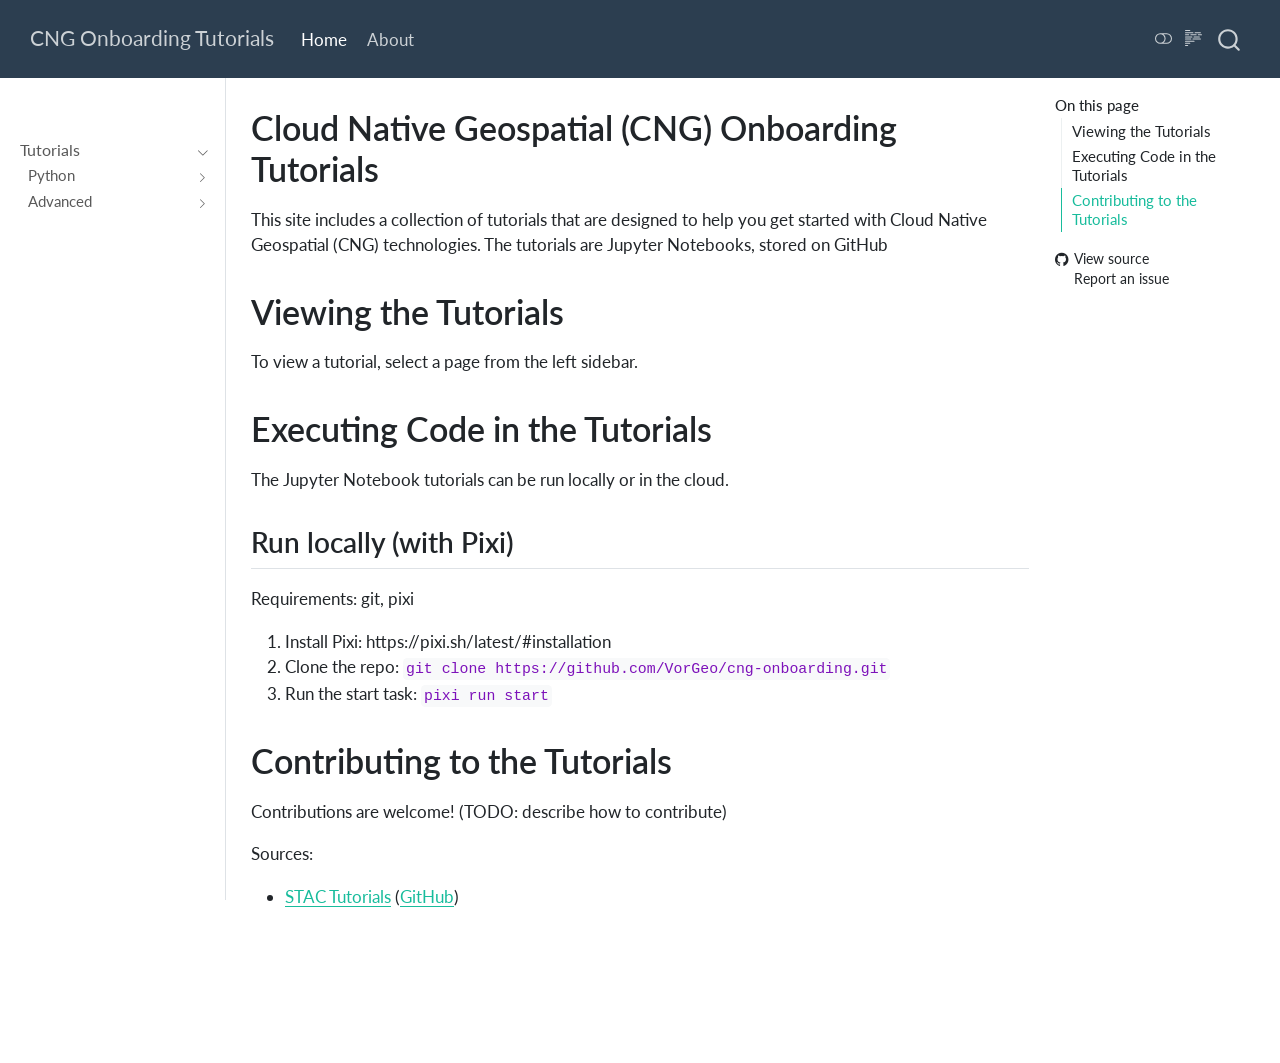
==== index.html @ 1c5a27f0 "Built site for gh-pages" ====
<!DOCTYPE html>
<html xmlns="http://www.w3.org/1999/xhtml" lang="en" xml:lang="en"><head>

<meta charset="utf-8">
<meta name="generator" content="quarto-1.6.42">

<meta name="viewport" content="width=device-width, initial-scale=1.0, user-scalable=yes">


<title>Cloud Native Geospatial (CNG) Onboarding Tutorials – CNG Onboarding Tutorials</title>
<style>
code{white-space: pre-wrap;}
span.smallcaps{font-variant: small-caps;}
div.columns{display: flex; gap: min(4vw, 1.5em);}
div.column{flex: auto; overflow-x: auto;}
div.hanging-indent{margin-left: 1.5em; text-indent: -1.5em;}
ul.task-list{list-style: none;}
ul.task-list li input[type="checkbox"] {
  width: 0.8em;
  margin: 0 0.8em 0.2em -1em; /* quarto-specific, see https://github.com/quarto-dev/quarto-cli/issues/4556 */ 
  vertical-align: middle;
}
</style>


<script src="site_libs/quarto-nav/quarto-nav.js"></script>
<script src="site_libs/quarto-nav/headroom.min.js"></script>
<script src="site_libs/clipboard/clipboard.min.js"></script>
<script src="site_libs/quarto-search/autocomplete.umd.js"></script>
<script src="site_libs/quarto-search/fuse.min.js"></script>
<script src="site_libs/quarto-search/quarto-search.js"></script>
<meta name="quarto:offset" content="./">
<script src="site_libs/quarto-html/quarto.js"></script>
<script src="site_libs/quarto-html/popper.min.js"></script>
<script src="site_libs/quarto-html/tippy.umd.min.js"></script>
<script src="site_libs/quarto-html/anchor.min.js"></script>
<link href="site_libs/quarto-html/tippy.css" rel="stylesheet">
<link href="site_libs/quarto-html/quarto-syntax-highlighting-2f5df379a58b258e96c21c0638c20c03.css" rel="stylesheet" class="quarto-color-scheme" id="quarto-text-highlighting-styles">
<link href="site_libs/quarto-html/quarto-syntax-highlighting-dark-b53751a350365c71b6c909e95f209ed1.css" rel="prefetch" class="quarto-color-scheme quarto-color-alternate" id="quarto-text-highlighting-styles">
<script src="site_libs/bootstrap/bootstrap.min.js"></script>
<link href="site_libs/bootstrap/bootstrap-icons.css" rel="stylesheet">
<link href="site_libs/bootstrap/bootstrap-f6617b529ac06d890b87abd4dbe46865.min.css" rel="stylesheet" append-hash="true" class="quarto-color-scheme" id="quarto-bootstrap" data-mode="light">
<link href="site_libs/bootstrap/bootstrap-dark-67ce20452c8433991cf1d919a36e1051.min.css" rel="prefetch" append-hash="true" class="quarto-color-scheme quarto-color-alternate" id="quarto-bootstrap" data-mode="dark">
<script id="quarto-search-options" type="application/json">{
  "location": "navbar",
  "copy-button": false,
  "collapse-after": 3,
  "panel-placement": "end",
  "type": "overlay",
  "limit": 50,
  "keyboard-shortcut": [
    "f",
    "/",
    "s"
  ],
  "show-item-context": false,
  "language": {
    "search-no-results-text": "No results",
    "search-matching-documents-text": "matching documents",
    "search-copy-link-title": "Copy link to search",
    "search-hide-matches-text": "Hide additional matches",
    "search-more-match-text": "more match in this document",
    "search-more-matches-text": "more matches in this document",
    "search-clear-button-title": "Clear",
    "search-text-placeholder": "",
    "search-detached-cancel-button-title": "Cancel",
    "search-submit-button-title": "Submit",
    "search-label": "Search"
  }
}</script>


<link rel="stylesheet" href="styles.css">
</head>

<body class="nav-sidebar docked nav-fixed">

<div id="quarto-search-results"></div>
  <header id="quarto-header" class="headroom fixed-top">
    <nav class="navbar navbar-expand-lg " data-bs-theme="dark">
      <div class="navbar-container container-fluid">
      <div class="navbar-brand-container mx-auto">
    <a class="navbar-brand" href="./index.html">
    <span class="navbar-title">CNG Onboarding Tutorials</span>
    </a>
  </div>
            <div id="quarto-search" class="" title="Search"></div>
          <button class="navbar-toggler" type="button" data-bs-toggle="collapse" data-bs-target="#navbarCollapse" aria-controls="navbarCollapse" role="menu" aria-expanded="false" aria-label="Toggle navigation" onclick="if (window.quartoToggleHeadroom) { window.quartoToggleHeadroom(); }">
  <span class="navbar-toggler-icon"></span>
</button>
          <div class="collapse navbar-collapse" id="navbarCollapse">
            <ul class="navbar-nav navbar-nav-scroll me-auto">
  <li class="nav-item">
    <a class="nav-link active" href="./index.html" aria-current="page"> 
<span class="menu-text">Home</span></a>
  </li>  
  <li class="nav-item">
    <a class="nav-link" href="./about.html"> 
<span class="menu-text">About</span></a>
  </li>  
</ul>
          </div> <!-- /navcollapse -->
            <div class="quarto-navbar-tools">
  <a href="" class="quarto-color-scheme-toggle quarto-navigation-tool  px-1" onclick="window.quartoToggleColorScheme(); return false;" title="Toggle dark mode"><i class="bi"></i></a>
  <a href="" class="quarto-reader-toggle quarto-navigation-tool px-1" onclick="window.quartoToggleReader(); return false;" title="Toggle reader mode">
  <div class="quarto-reader-toggle-btn">
  <i class="bi"></i>
  </div>
</a>
</div>
      </div> <!-- /container-fluid -->
    </nav>
  <nav class="quarto-secondary-nav">
    <div class="container-fluid d-flex">
      <button type="button" class="quarto-btn-toggle btn" data-bs-toggle="collapse" role="button" data-bs-target=".quarto-sidebar-collapse-item" aria-controls="quarto-sidebar" aria-expanded="false" aria-label="Toggle sidebar navigation" onclick="if (window.quartoToggleHeadroom) { window.quartoToggleHeadroom(); }">
        <i class="bi bi-layout-text-sidebar-reverse"></i>
      </button>
        <nav class="quarto-page-breadcrumbs" aria-label="breadcrumb"><ol class="breadcrumb"><li class="breadcrumb-item">Cloud Native Geospatial (CNG) Onboarding Tutorials</li></ol></nav>
        <a class="flex-grow-1" role="navigation" data-bs-toggle="collapse" data-bs-target=".quarto-sidebar-collapse-item" aria-controls="quarto-sidebar" aria-expanded="false" aria-label="Toggle sidebar navigation" onclick="if (window.quartoToggleHeadroom) { window.quartoToggleHeadroom(); }">      
        </a>
      <button type="button" class="btn quarto-search-button" aria-label="Search" onclick="window.quartoOpenSearch();">
        <i class="bi bi-search"></i>
      </button>
    </div>
  </nav>
</header>
<!-- content -->
<div id="quarto-content" class="quarto-container page-columns page-rows-contents page-layout-article page-navbar">
<!-- sidebar -->
  <nav id="quarto-sidebar" class="sidebar collapse collapse-horizontal quarto-sidebar-collapse-item sidebar-navigation docked overflow-auto">
        <div class="mt-2 flex-shrink-0 align-items-center">
        <div class="sidebar-search">
        <div id="quarto-search" class="" title="Search"></div>
        </div>
        </div>
    <div class="sidebar-menu-container"> 
    <ul class="list-unstyled mt-1">
        <li class="sidebar-item sidebar-item-section">
      <div class="sidebar-item-container"> 
            <a class="sidebar-item-text sidebar-link text-start" data-bs-toggle="collapse" data-bs-target="#" role="navigation" aria-expanded="true">
 <span class="menu-text">Tutorials</span></a>
          <a class="sidebar-item-toggle text-start" data-bs-toggle="collapse" data-bs-target="#" role="navigation" aria-expanded="true" aria-label="Toggle section">
            <i class="bi bi-chevron-right ms-2"></i>
          </a> 
      </div>
      <ul id="" class="collapse list-unstyled sidebar-section depth1 show">  
          <li class="sidebar-item sidebar-item-section">
      <div class="sidebar-item-container"> 
            <a class="sidebar-item-text sidebar-link text-start collapsed" data-bs-toggle="collapse" data-bs-target="#quarto-sidebar-section-1" role="navigation" aria-expanded="false">
 <span class="menu-text">Python</span></a>
          <a class="sidebar-item-toggle text-start collapsed" data-bs-toggle="collapse" data-bs-target="#quarto-sidebar-section-1" role="navigation" aria-expanded="false" aria-label="Toggle section">
            <i class="bi bi-chevron-right ms-2"></i>
          </a> 
      </div>
      <ul id="quarto-sidebar-section-1" class="collapse list-unstyled sidebar-section depth2 ">  
          <li class="sidebar-item">
  <div class="sidebar-item-container"> 
  <a href="./tutorials/stac/python/python-read-stac/" class="sidebar-item-text sidebar-link">
 <span class="menu-text">Read STAC</span></a>
  </div>
</li>
      </ul>
  </li>
          <li class="sidebar-item sidebar-item-section">
      <div class="sidebar-item-container"> 
            <a class="sidebar-item-text sidebar-link text-start collapsed" data-bs-toggle="collapse" data-bs-target="#quarto-sidebar-section-2" role="navigation" aria-expanded="false">
 <span class="menu-text">Advanced</span></a>
          <a class="sidebar-item-toggle text-start collapsed" data-bs-toggle="collapse" data-bs-target="#quarto-sidebar-section-2" role="navigation" aria-expanded="false" aria-label="Toggle section">
            <i class="bi bi-chevron-right ms-2"></i>
          </a> 
      </div>
      <ul id="quarto-sidebar-section-2" class="collapse list-unstyled sidebar-section depth2 ">  
          <li class="sidebar-item">
  <div class="sidebar-item-container"> 
  <a href="./tutorials/stac/e84_aws" class="sidebar-item-text sidebar-link">
 <span class="menu-text">STAC AWS</span></a>
  </div>
</li>
          <li class="sidebar-item">
  <div class="sidebar-item-container"> 
  <a href="./tutorials/stac/mspc_stac" class="sidebar-item-text sidebar-link">
 <span class="menu-text">STAC MSPC</span></a>
  </div>
</li>
      </ul>
  </li>
      </ul>
  </li>
    </ul>
    </div>
</nav>
<div id="quarto-sidebar-glass" class="quarto-sidebar-collapse-item" data-bs-toggle="collapse" data-bs-target=".quarto-sidebar-collapse-item"></div>
<!-- margin-sidebar -->
    <div id="quarto-margin-sidebar" class="sidebar margin-sidebar">
        <nav id="TOC" role="doc-toc" class="toc-active">
    <h2 id="toc-title">On this page</h2>
   
  <ul>
  <li><a href="#viewing-the-tutorials" id="toc-viewing-the-tutorials" class="nav-link active" data-scroll-target="#viewing-the-tutorials">Viewing the Tutorials</a></li>
  <li><a href="#executing-code-in-the-tutorials" id="toc-executing-code-in-the-tutorials" class="nav-link" data-scroll-target="#executing-code-in-the-tutorials">Executing Code in the Tutorials</a>
  <ul class="collapse">
  <li><a href="#run-locally-with-pixi" id="toc-run-locally-with-pixi" class="nav-link" data-scroll-target="#run-locally-with-pixi">Run locally (with Pixi)</a></li>
  </ul></li>
  <li><a href="#contributing-to-the-tutorials" id="toc-contributing-to-the-tutorials" class="nav-link" data-scroll-target="#contributing-to-the-tutorials">Contributing to the Tutorials</a></li>
  </ul>
<div class="toc-actions"><ul><li><a href="https://github.com/VorGeo/cng-onboarding/blob/main/index.qmd" class="toc-action"><i class="bi bi-github"></i>View source</a></li><li><a href="https://github.com/VorGeo/cng-onboarding/issues/new" class="toc-action"><i class="bi empty"></i>Report an issue</a></li></ul></div></nav>
    </div>
<!-- main -->
<main class="content" id="quarto-document-content">

<header id="title-block-header" class="quarto-title-block default">
<div class="quarto-title">
<h1 class="title">Cloud Native Geospatial (CNG) Onboarding Tutorials</h1>
</div>



<div class="quarto-title-meta">

    
  
    
  </div>
  


</header>


<p>This site includes a collection of tutorials that are designed to help you get started with Cloud Native Geospatial (CNG) technologies. The tutorials are Jupyter Notebooks, stored on GitHub</p>
<section id="viewing-the-tutorials" class="level1">
<h1>Viewing the Tutorials</h1>
<p>To view a tutorial, select a page from the left sidebar.</p>
</section>
<section id="executing-code-in-the-tutorials" class="level1">
<h1>Executing Code in the Tutorials</h1>
<p>The Jupyter Notebook tutorials can be run locally or in the cloud.</p>
<section id="run-locally-with-pixi" class="level2">
<h2 class="anchored" data-anchor-id="run-locally-with-pixi">Run locally (with Pixi)</h2>
<p>Requirements: git, pixi</p>
<ol type="1">
<li>Install Pixi: https://pixi.sh/latest/#installation</li>
<li>Clone the repo: <code>git clone https://github.com/VorGeo/cng-onboarding.git</code></li>
<li>Run the start task: <code>pixi run start</code></li>
</ol>
</section>
</section>
<section id="contributing-to-the-tutorials" class="level1">
<h1>Contributing to the Tutorials</h1>
<p>Contributions are welcome! (TODO: describe how to contribute)</p>
<p>Sources:</p>
<ul>
<li><a href="https://stacspec.org/en/tutorials/">STAC Tutorials</a> (<a href="https://github.com/radiantearth/stac-site">GitHub</a>)</li>
</ul>


</section>

</main> <!-- /main -->
<script id="quarto-html-after-body" type="application/javascript">
window.document.addEventListener("DOMContentLoaded", function (event) {
  const toggleBodyColorMode = (bsSheetEl) => {
    const mode = bsSheetEl.getAttribute("data-mode");
    const bodyEl = window.document.querySelector("body");
    if (mode === "dark") {
      bodyEl.classList.add("quarto-dark");
      bodyEl.classList.remove("quarto-light");
    } else {
      bodyEl.classList.add("quarto-light");
      bodyEl.classList.remove("quarto-dark");
    }
  }
  const toggleBodyColorPrimary = () => {
    const bsSheetEl = window.document.querySelector("link#quarto-bootstrap");
    if (bsSheetEl) {
      toggleBodyColorMode(bsSheetEl);
    }
  }
  toggleBodyColorPrimary();  
  const disableStylesheet = (stylesheets) => {
    for (let i=0; i < stylesheets.length; i++) {
      const stylesheet = stylesheets[i];
      stylesheet.rel = 'prefetch';
    }
  }
  const enableStylesheet = (stylesheets) => {
    for (let i=0; i < stylesheets.length; i++) {
      const stylesheet = stylesheets[i];
      stylesheet.rel = 'stylesheet';
    }
  }
  const manageTransitions = (selector, allowTransitions) => {
    const els = window.document.querySelectorAll(selector);
    for (let i=0; i < els.length; i++) {
      const el = els[i];
      if (allowTransitions) {
        el.classList.remove('notransition');
      } else {
        el.classList.add('notransition');
      }
    }
  }
  const toggleGiscusIfUsed = (isAlternate, darkModeDefault) => {
    const baseTheme = document.querySelector('#giscus-base-theme')?.value ?? 'light';
    const alternateTheme = document.querySelector('#giscus-alt-theme')?.value ?? 'dark';
    let newTheme = '';
    if(darkModeDefault) {
      newTheme = isAlternate ? baseTheme : alternateTheme;
    } else {
      newTheme = isAlternate ? alternateTheme : baseTheme;
    }
    const changeGiscusTheme = () => {
      // From: https://github.com/giscus/giscus/issues/336
      const sendMessage = (message) => {
        const iframe = document.querySelector('iframe.giscus-frame');
        if (!iframe) return;
        iframe.contentWindow.postMessage({ giscus: message }, 'https://giscus.app');
      }
      sendMessage({
        setConfig: {
          theme: newTheme
        }
      });
    }
    const isGiscussLoaded = window.document.querySelector('iframe.giscus-frame') !== null;
    if (isGiscussLoaded) {
      changeGiscusTheme();
    }
  }
  const toggleColorMode = (alternate) => {
    // Switch the stylesheets
    const alternateStylesheets = window.document.querySelectorAll('link.quarto-color-scheme.quarto-color-alternate');
    manageTransitions('#quarto-margin-sidebar .nav-link', false);
    if (alternate) {
      enableStylesheet(alternateStylesheets);
      for (const sheetNode of alternateStylesheets) {
        if (sheetNode.id === "quarto-bootstrap") {
          toggleBodyColorMode(sheetNode);
        }
      }
    } else {
      disableStylesheet(alternateStylesheets);
      toggleBodyColorPrimary();
    }
    manageTransitions('#quarto-margin-sidebar .nav-link', true);
    // Switch the toggles
    const toggles = window.document.querySelectorAll('.quarto-color-scheme-toggle');
    for (let i=0; i < toggles.length; i++) {
      const toggle = toggles[i];
      if (toggle) {
        if (alternate) {
          toggle.classList.add("alternate");     
        } else {
          toggle.classList.remove("alternate");
        }
      }
    }
    // Hack to workaround the fact that safari doesn't
    // properly recolor the scrollbar when toggling (#1455)
    if (navigator.userAgent.indexOf('Safari') > 0 && navigator.userAgent.indexOf('Chrome') == -1) {
      manageTransitions("body", false);
      window.scrollTo(0, 1);
      setTimeout(() => {
        window.scrollTo(0, 0);
        manageTransitions("body", true);
      }, 40);  
    }
  }
  const isFileUrl = () => { 
    return window.location.protocol === 'file:';
  }
  const hasAlternateSentinel = () => {  
    let styleSentinel = getColorSchemeSentinel();
    if (styleSentinel !== null) {
      return styleSentinel === "alternate";
    } else {
      return false;
    }
  }
  const setStyleSentinel = (alternate) => {
    const value = alternate ? "alternate" : "default";
    if (!isFileUrl()) {
      window.localStorage.setItem("quarto-color-scheme", value);
    } else {
      localAlternateSentinel = value;
    }
  }
  const getColorSchemeSentinel = () => {
    if (!isFileUrl()) {
      const storageValue = window.localStorage.getItem("quarto-color-scheme");
      return storageValue != null ? storageValue : localAlternateSentinel;
    } else {
      return localAlternateSentinel;
    }
  }
  const darkModeDefault = false;
  let localAlternateSentinel = darkModeDefault ? 'alternate' : 'default';
  // Dark / light mode switch
  window.quartoToggleColorScheme = () => {
    // Read the current dark / light value 
    let toAlternate = !hasAlternateSentinel();
    toggleColorMode(toAlternate);
    setStyleSentinel(toAlternate);
    toggleGiscusIfUsed(toAlternate, darkModeDefault);
  };
  // Ensure there is a toggle, if there isn't float one in the top right
  if (window.document.querySelector('.quarto-color-scheme-toggle') === null) {
    const a = window.document.createElement('a');
    a.classList.add('top-right');
    a.classList.add('quarto-color-scheme-toggle');
    a.href = "";
    a.onclick = function() { try { window.quartoToggleColorScheme(); } catch {} return false; };
    const i = window.document.createElement("i");
    i.classList.add('bi');
    a.appendChild(i);
    window.document.body.appendChild(a);
  }
  // Switch to dark mode if need be
  if (hasAlternateSentinel()) {
    toggleColorMode(true);
  } else {
    toggleColorMode(false);
  }
  const icon = "";
  const anchorJS = new window.AnchorJS();
  anchorJS.options = {
    placement: 'right',
    icon: icon
  };
  anchorJS.add('.anchored');
  const isCodeAnnotation = (el) => {
    for (const clz of el.classList) {
      if (clz.startsWith('code-annotation-')) {                     
        return true;
      }
    }
    return false;
  }
  const onCopySuccess = function(e) {
    // button target
    const button = e.trigger;
    // don't keep focus
    button.blur();
    // flash "checked"
    button.classList.add('code-copy-button-checked');
    var currentTitle = button.getAttribute("title");
    button.setAttribute("title", "Copied!");
    let tooltip;
    if (window.bootstrap) {
      button.setAttribute("data-bs-toggle", "tooltip");
      button.setAttribute("data-bs-placement", "left");
      button.setAttribute("data-bs-title", "Copied!");
      tooltip = new bootstrap.Tooltip(button, 
        { trigger: "manual", 
          customClass: "code-copy-button-tooltip",
          offset: [0, -8]});
      tooltip.show();    
    }
    setTimeout(function() {
      if (tooltip) {
        tooltip.hide();
        button.removeAttribute("data-bs-title");
        button.removeAttribute("data-bs-toggle");
        button.removeAttribute("data-bs-placement");
      }
      button.setAttribute("title", currentTitle);
      button.classList.remove('code-copy-button-checked');
    }, 1000);
    // clear code selection
    e.clearSelection();
  }
  const getTextToCopy = function(trigger) {
      const codeEl = trigger.previousElementSibling.cloneNode(true);
      for (const childEl of codeEl.children) {
        if (isCodeAnnotation(childEl)) {
          childEl.remove();
        }
      }
      return codeEl.innerText;
  }
  const clipboard = new window.ClipboardJS('.code-copy-button:not([data-in-quarto-modal])', {
    text: getTextToCopy
  });
  clipboard.on('success', onCopySuccess);
  if (window.document.getElementById('quarto-embedded-source-code-modal')) {
    const clipboardModal = new window.ClipboardJS('.code-copy-button[data-in-quarto-modal]', {
      text: getTextToCopy,
      container: window.document.getElementById('quarto-embedded-source-code-modal')
    });
    clipboardModal.on('success', onCopySuccess);
  }
    var localhostRegex = new RegExp(/^(?:http|https):\/\/localhost\:?[0-9]*\//);
    var mailtoRegex = new RegExp(/^mailto:/);
      var filterRegex = new RegExp("https:\/\/VorGeo\.github\.io\/cng-onboarding\/");
    var isInternal = (href) => {
        return filterRegex.test(href) || localhostRegex.test(href) || mailtoRegex.test(href);
    }
    // Inspect non-navigation links and adorn them if external
 	var links = window.document.querySelectorAll('a[href]:not(.nav-link):not(.navbar-brand):not(.toc-action):not(.sidebar-link):not(.sidebar-item-toggle):not(.pagination-link):not(.no-external):not([aria-hidden]):not(.dropdown-item):not(.quarto-navigation-tool):not(.about-link)');
    for (var i=0; i<links.length; i++) {
      const link = links[i];
      if (!isInternal(link.href)) {
        // undo the damage that might have been done by quarto-nav.js in the case of
        // links that we want to consider external
        if (link.dataset.originalHref !== undefined) {
          link.href = link.dataset.originalHref;
        }
      }
    }
  function tippyHover(el, contentFn, onTriggerFn, onUntriggerFn) {
    const config = {
      allowHTML: true,
      maxWidth: 500,
      delay: 100,
      arrow: false,
      appendTo: function(el) {
          return el.parentElement;
      },
      interactive: true,
      interactiveBorder: 10,
      theme: 'quarto',
      placement: 'bottom-start',
    };
    if (contentFn) {
      config.content = contentFn;
    }
    if (onTriggerFn) {
      config.onTrigger = onTriggerFn;
    }
    if (onUntriggerFn) {
      config.onUntrigger = onUntriggerFn;
    }
    window.tippy(el, config); 
  }
  const noterefs = window.document.querySelectorAll('a[role="doc-noteref"]');
  for (var i=0; i<noterefs.length; i++) {
    const ref = noterefs[i];
    tippyHover(ref, function() {
      // use id or data attribute instead here
      let href = ref.getAttribute('data-footnote-href') || ref.getAttribute('href');
      try { href = new URL(href).hash; } catch {}
      const id = href.replace(/^#\/?/, "");
      const note = window.document.getElementById(id);
      if (note) {
        return note.innerHTML;
      } else {
        return "";
      }
    });
  }
  const xrefs = window.document.querySelectorAll('a.quarto-xref');
  const processXRef = (id, note) => {
    // Strip column container classes
    const stripColumnClz = (el) => {
      el.classList.remove("page-full", "page-columns");
      if (el.children) {
        for (const child of el.children) {
          stripColumnClz(child);
        }
      }
    }
    stripColumnClz(note)
    if (id === null || id.startsWith('sec-')) {
      // Special case sections, only their first couple elements
      const container = document.createElement("div");
      if (note.children && note.children.length > 2) {
        container.appendChild(note.children[0].cloneNode(true));
        for (let i = 1; i < note.children.length; i++) {
          const child = note.children[i];
          if (child.tagName === "P" && child.innerText === "") {
            continue;
          } else {
            container.appendChild(child.cloneNode(true));
            break;
          }
        }
        if (window.Quarto?.typesetMath) {
          window.Quarto.typesetMath(container);
        }
        return container.innerHTML
      } else {
        if (window.Quarto?.typesetMath) {
          window.Quarto.typesetMath(note);
        }
        return note.innerHTML;
      }
    } else {
      // Remove any anchor links if they are present
      const anchorLink = note.querySelector('a.anchorjs-link');
      if (anchorLink) {
        anchorLink.remove();
      }
      if (window.Quarto?.typesetMath) {
        window.Quarto.typesetMath(note);
      }
      if (note.classList.contains("callout")) {
        return note.outerHTML;
      } else {
        return note.innerHTML;
      }
    }
  }
  for (var i=0; i<xrefs.length; i++) {
    const xref = xrefs[i];
    tippyHover(xref, undefined, function(instance) {
      instance.disable();
      let url = xref.getAttribute('href');
      let hash = undefined; 
      if (url.startsWith('#')) {
        hash = url;
      } else {
        try { hash = new URL(url).hash; } catch {}
      }
      if (hash) {
        const id = hash.replace(/^#\/?/, "");
        const note = window.document.getElementById(id);
        if (note !== null) {
          try {
            const html = processXRef(id, note.cloneNode(true));
            instance.setContent(html);
          } finally {
            instance.enable();
            instance.show();
          }
        } else {
          // See if we can fetch this
          fetch(url.split('#')[0])
          .then(res => res.text())
          .then(html => {
            const parser = new DOMParser();
            const htmlDoc = parser.parseFromString(html, "text/html");
            const note = htmlDoc.getElementById(id);
            if (note !== null) {
              const html = processXRef(id, note);
              instance.setContent(html);
            } 
          }).finally(() => {
            instance.enable();
            instance.show();
          });
        }
      } else {
        // See if we can fetch a full url (with no hash to target)
        // This is a special case and we should probably do some content thinning / targeting
        fetch(url)
        .then(res => res.text())
        .then(html => {
          const parser = new DOMParser();
          const htmlDoc = parser.parseFromString(html, "text/html");
          const note = htmlDoc.querySelector('main.content');
          if (note !== null) {
            // This should only happen for chapter cross references
            // (since there is no id in the URL)
            // remove the first header
            if (note.children.length > 0 && note.children[0].tagName === "HEADER") {
              note.children[0].remove();
            }
            const html = processXRef(null, note);
            instance.setContent(html);
          } 
        }).finally(() => {
          instance.enable();
          instance.show();
        });
      }
    }, function(instance) {
    });
  }
      let selectedAnnoteEl;
      const selectorForAnnotation = ( cell, annotation) => {
        let cellAttr = 'data-code-cell="' + cell + '"';
        let lineAttr = 'data-code-annotation="' +  annotation + '"';
        const selector = 'span[' + cellAttr + '][' + lineAttr + ']';
        return selector;
      }
      const selectCodeLines = (annoteEl) => {
        const doc = window.document;
        const targetCell = annoteEl.getAttribute("data-target-cell");
        const targetAnnotation = annoteEl.getAttribute("data-target-annotation");
        const annoteSpan = window.document.querySelector(selectorForAnnotation(targetCell, targetAnnotation));
        const lines = annoteSpan.getAttribute("data-code-lines").split(",");
        const lineIds = lines.map((line) => {
          return targetCell + "-" + line;
        })
        let top = null;
        let height = null;
        let parent = null;
        if (lineIds.length > 0) {
            //compute the position of the single el (top and bottom and make a div)
            const el = window.document.getElementById(lineIds[0]);
            top = el.offsetTop;
            height = el.offsetHeight;
            parent = el.parentElement.parentElement;
          if (lineIds.length > 1) {
            const lastEl = window.document.getElementById(lineIds[lineIds.length - 1]);
            const bottom = lastEl.offsetTop + lastEl.offsetHeight;
            height = bottom - top;
          }
          if (top !== null && height !== null && parent !== null) {
            // cook up a div (if necessary) and position it 
            let div = window.document.getElementById("code-annotation-line-highlight");
            if (div === null) {
              div = window.document.createElement("div");
              div.setAttribute("id", "code-annotation-line-highlight");
              div.style.position = 'absolute';
              parent.appendChild(div);
            }
            div.style.top = top - 2 + "px";
            div.style.height = height + 4 + "px";
            div.style.left = 0;
            let gutterDiv = window.document.getElementById("code-annotation-line-highlight-gutter");
            if (gutterDiv === null) {
              gutterDiv = window.document.createElement("div");
              gutterDiv.setAttribute("id", "code-annotation-line-highlight-gutter");
              gutterDiv.style.position = 'absolute';
              const codeCell = window.document.getElementById(targetCell);
              const gutter = codeCell.querySelector('.code-annotation-gutter');
              gutter.appendChild(gutterDiv);
            }
            gutterDiv.style.top = top - 2 + "px";
            gutterDiv.style.height = height + 4 + "px";
          }
          selectedAnnoteEl = annoteEl;
        }
      };
      const unselectCodeLines = () => {
        const elementsIds = ["code-annotation-line-highlight", "code-annotation-line-highlight-gutter"];
        elementsIds.forEach((elId) => {
          const div = window.document.getElementById(elId);
          if (div) {
            div.remove();
          }
        });
        selectedAnnoteEl = undefined;
      };
        // Handle positioning of the toggle
    window.addEventListener(
      "resize",
      throttle(() => {
        elRect = undefined;
        if (selectedAnnoteEl) {
          selectCodeLines(selectedAnnoteEl);
        }
      }, 10)
    );
    function throttle(fn, ms) {
    let throttle = false;
    let timer;
      return (...args) => {
        if(!throttle) { // first call gets through
            fn.apply(this, args);
            throttle = true;
        } else { // all the others get throttled
            if(timer) clearTimeout(timer); // cancel #2
            timer = setTimeout(() => {
              fn.apply(this, args);
              timer = throttle = false;
            }, ms);
        }
      };
    }
      // Attach click handler to the DT
      const annoteDls = window.document.querySelectorAll('dt[data-target-cell]');
      for (const annoteDlNode of annoteDls) {
        annoteDlNode.addEventListener('click', (event) => {
          const clickedEl = event.target;
          if (clickedEl !== selectedAnnoteEl) {
            unselectCodeLines();
            const activeEl = window.document.querySelector('dt[data-target-cell].code-annotation-active');
            if (activeEl) {
              activeEl.classList.remove('code-annotation-active');
            }
            selectCodeLines(clickedEl);
            clickedEl.classList.add('code-annotation-active');
          } else {
            // Unselect the line
            unselectCodeLines();
            clickedEl.classList.remove('code-annotation-active');
          }
        });
      }
  const findCites = (el) => {
    const parentEl = el.parentElement;
    if (parentEl) {
      const cites = parentEl.dataset.cites;
      if (cites) {
        return {
          el,
          cites: cites.split(' ')
        };
      } else {
        return findCites(el.parentElement)
      }
    } else {
      return undefined;
    }
  };
  var bibliorefs = window.document.querySelectorAll('a[role="doc-biblioref"]');
  for (var i=0; i<bibliorefs.length; i++) {
    const ref = bibliorefs[i];
    const citeInfo = findCites(ref);
    if (citeInfo) {
      tippyHover(citeInfo.el, function() {
        var popup = window.document.createElement('div');
        citeInfo.cites.forEach(function(cite) {
          var citeDiv = window.document.createElement('div');
          citeDiv.classList.add('hanging-indent');
          citeDiv.classList.add('csl-entry');
          var biblioDiv = window.document.getElementById('ref-' + cite);
          if (biblioDiv) {
            citeDiv.innerHTML = biblioDiv.innerHTML;
          }
          popup.appendChild(citeDiv);
        });
        return popup.innerHTML;
      });
    }
  }
});
</script>
</div> <!-- /content -->




<footer class="footer"><div class="nav-footer"><div class="nav-footer-center"><div class="toc-actions d-sm-block d-md-none"><ul><li><a href="https://github.com/VorGeo/cng-onboarding/blob/main/index.qmd" class="toc-action"><i class="bi bi-github"></i>View source</a></li><li><a href="https://github.com/VorGeo/cng-onboarding/issues/new" class="toc-action"><i class="bi empty"></i>Report an issue</a></li></ul></div></div></div></footer></body></html>
---- site_libs/quarto-html/tippy.css ----
.tippy-box[data-animation=fade][data-state=hidden]{opacity:0}[data-tippy-root]{max-width:calc(100vw - 10px)}.tippy-box{position:relative;background-color:#333;color:#fff;border-radius:4px;font-size:14px;line-height:1.4;white-space:normal;outline:0;transition-property:transform,visibility,opacity}.tippy-box[data-placement^=top]>.tippy-arrow{bottom:0}.tippy-box[data-placement^=top]>.tippy-arrow:before{bottom:-7px;left:0;border-width:8px 8px 0;border-top-color:initial;transform-origin:center top}.tippy-box[data-placement^=bottom]>.tippy-arrow{top:0}.tippy-box[data-placement^=bottom]>.tippy-arrow:before{top:-7px;left:0;border-width:0 8px 8px;border-bottom-color:initial;transform-origin:center bottom}.tippy-box[data-placement^=left]>.tippy-arrow{right:0}.tippy-box[data-placement^=left]>.tippy-arrow:before{border-width:8px 0 8px 8px;border-left-color:initial;right:-7px;transform-origin:center left}.tippy-box[data-placement^=right]>.tippy-arrow{left:0}.tippy-box[data-placement^=right]>.tippy-arrow:before{left:-7px;border-width:8px 8px 8px 0;border-right-color:initial;transform-origin:center right}.tippy-box[data-inertia][data-state=visible]{transition-timing-function:cubic-bezier(.54,1.5,.38,1.11)}.tippy-arrow{width:16px;height:16px;color:#333}.tippy-arrow:before{content:"";position:absolute;border-color:transparent;border-style:solid}.tippy-content{position:relative;padding:5px 9px;z-index:1}
---- site_libs/quarto-html/quarto-syntax-highlighting-2f5df379a58b258e96c21c0638c20c03.css ----
/* quarto syntax highlight colors */
:root {
  --quarto-hl-ot-color: #003B4F;
  --quarto-hl-at-color: #657422;
  --quarto-hl-ss-color: #20794D;
  --quarto-hl-an-color: #5E5E5E;
  --quarto-hl-fu-color: #4758AB;
  --quarto-hl-st-color: #20794D;
  --quarto-hl-cf-color: #003B4F;
  --quarto-hl-op-color: #5E5E5E;
  --quarto-hl-er-color: #AD0000;
  --quarto-hl-bn-color: #AD0000;
  --quarto-hl-al-color: #AD0000;
  --quarto-hl-va-color: #111111;
  --quarto-hl-bu-color: inherit;
  --quarto-hl-ex-color: inherit;
  --quarto-hl-pp-color: #AD0000;
  --quarto-hl-in-color: #5E5E5E;
  --quarto-hl-vs-color: #20794D;
  --quarto-hl-wa-color: #5E5E5E;
  --quarto-hl-do-color: #5E5E5E;
  --quarto-hl-im-color: #00769E;
  --quarto-hl-ch-color: #20794D;
  --quarto-hl-dt-color: #AD0000;
  --quarto-hl-fl-color: #AD0000;
  --quarto-hl-co-color: #5E5E5E;
  --quarto-hl-cv-color: #5E5E5E;
  --quarto-hl-cn-color: #8f5902;
  --quarto-hl-sc-color: #5E5E5E;
  --quarto-hl-dv-color: #AD0000;
  --quarto-hl-kw-color: #003B4F;
}

/* other quarto variables */
:root {
  --quarto-font-monospace: SFMono-Regular, Menlo, Monaco, Consolas, "Liberation Mono", "Courier New", monospace;
}

pre > code.sourceCode > span {
  color: #003B4F;
}

code span {
  color: #003B4F;
}

code.sourceCode > span {
  color: #003B4F;
}

div.sourceCode,
div.sourceCode pre.sourceCode {
  color: #003B4F;
}

code span.ot {
  color: #003B4F;
  font-style: inherit;
}

code span.at {
  color: #657422;
  font-style: inherit;
}

code span.ss {
  color: #20794D;
  font-style: inherit;
}

code span.an {
  color: #5E5E5E;
  font-style: inherit;
}

code span.fu {
  color: #4758AB;
  font-style: inherit;
}

code span.st {
  color: #20794D;
  font-style: inherit;
}

code span.cf {
  color: #003B4F;
  font-weight: bold;
  font-style: inherit;
}

code span.op {
  color: #5E5E5E;
  font-style: inherit;
}

code span.er {
  color: #AD0000;
  font-style: inherit;
}

code span.bn {
  color: #AD0000;
  font-style: inherit;
}

code span.al {
  color: #AD0000;
  font-style: inherit;
}

code span.va {
  color: #111111;
  font-style: inherit;
}

code span.bu {
  font-style: inherit;
}

code span.ex {
  font-style: inherit;
}

code span.pp {
  color: #AD0000;
  font-style: inherit;
}

code span.in {
  color: #5E5E5E;
  font-style: inherit;
}

code span.vs {
  color: #20794D;
  font-style: inherit;
}

code span.wa {
  color: #5E5E5E;
  font-style: italic;
}

code span.do {
  color: #5E5E5E;
  font-style: italic;
}

code span.im {
  color: #00769E;
  font-style: inherit;
}

code span.ch {
  color: #20794D;
  font-style: inherit;
}

code span.dt {
  color: #AD0000;
  font-style: inherit;
}

code span.fl {
  color: #AD0000;
  font-style: inherit;
}

code span.co {
  color: #5E5E5E;
  font-style: inherit;
}

code span.cv {
  color: #5E5E5E;
  font-style: italic;
}

code span.cn {
  color: #8f5902;
  font-style: inherit;
}

code span.sc {
  color: #5E5E5E;
  font-style: inherit;
}

code span.dv {
  color: #AD0000;
  font-style: inherit;
}

code span.kw {
  color: #003B4F;
  font-weight: bold;
  font-style: inherit;
}

.prevent-inlining {
  content: "</";
}

/*# sourceMappingURL=35eb38a806ee71ea6d2563be2308c832.css.map */
---- site_libs/quarto-html/quarto-syntax-highlighting-dark-b53751a350365c71b6c909e95f209ed1.css ----
/* quarto syntax highlight colors */
:root {
  --quarto-hl-al-color: #f07178;
  --quarto-hl-an-color: #d4d0ab;
  --quarto-hl-at-color: #00e0e0;
  --quarto-hl-bn-color: #d4d0ab;
  --quarto-hl-bu-color: #abe338;
  --quarto-hl-ch-color: #abe338;
  --quarto-hl-co-color: #f8f8f2;
  --quarto-hl-cv-color: #ffd700;
  --quarto-hl-cn-color: #ffd700;
  --quarto-hl-cf-color: #ffa07a;
  --quarto-hl-dt-color: #ffa07a;
  --quarto-hl-dv-color: #d4d0ab;
  --quarto-hl-do-color: #f8f8f2;
  --quarto-hl-er-color: #f07178;
  --quarto-hl-ex-color: #00e0e0;
  --quarto-hl-fl-color: #d4d0ab;
  --quarto-hl-fu-color: #ffa07a;
  --quarto-hl-im-color: #abe338;
  --quarto-hl-in-color: #d4d0ab;
  --quarto-hl-kw-color: #ffa07a;
  --quarto-hl-op-color: #ffa07a;
  --quarto-hl-ot-color: #00e0e0;
  --quarto-hl-pp-color: #dcc6e0;
  --quarto-hl-re-color: #00e0e0;
  --quarto-hl-sc-color: #abe338;
  --quarto-hl-ss-color: #abe338;
  --quarto-hl-st-color: #abe338;
  --quarto-hl-va-color: #00e0e0;
  --quarto-hl-vs-color: #abe338;
  --quarto-hl-wa-color: #dcc6e0;
}

/* other quarto variables */
:root {
  --quarto-font-monospace: SFMono-Regular, Menlo, Monaco, Consolas, "Liberation Mono", "Courier New", monospace;
}

code span.al {
  background-color: #2a0f15;
  font-weight: bold;
  color: #f07178;
}

code span.an {
  color: #d4d0ab;
}

code span.at {
  color: #00e0e0;
}

code span.bn {
  color: #d4d0ab;
}

code span.bu {
  color: #abe338;
}

code span.ch {
  color: #abe338;
}

code span.co {
  font-style: italic;
  color: #f8f8f2;
}

code span.cv {
  color: #ffd700;
}

code span.cn {
  color: #ffd700;
}

code span.cf {
  font-weight: bold;
  color: #ffa07a;
}

code span.dt {
  color: #ffa07a;
}

code span.dv {
  color: #d4d0ab;
}

code span.do {
  color: #f8f8f2;
}

code span.er {
  color: #f07178;
  text-decoration: underline;
}

code span.ex {
  font-weight: bold;
  color: #00e0e0;
}

code span.fl {
  color: #d4d0ab;
}

code span.fu {
  color: #ffa07a;
}

code span.im {
  color: #abe338;
}

code span.in {
  color: #d4d0ab;
}

code span.kw {
  font-weight: bold;
  color: #ffa07a;
}

pre > code.sourceCode > span {
  color: #f8f8f2;
}

code span {
  color: #f8f8f2;
}

code.sourceCode > span {
  color: #f8f8f2;
}

div.sourceCode,
div.sourceCode pre.sourceCode {
  color: #f8f8f2;
}

code span.op {
  color: #ffa07a;
}

code span.ot {
  color: #00e0e0;
}

code span.pp {
  color: #dcc6e0;
}

code span.re {
  background-color: #f8f8f2;
  color: #00e0e0;
}

code span.sc {
  color: #abe338;
}

code span.ss {
  color: #abe338;
}

code span.st {
  color: #abe338;
}

code span.va {
  color: #00e0e0;
}

code span.vs {
  color: #abe338;
}

code span.wa {
  color: #dcc6e0;
}

.prevent-inlining {
  content: "</";
}

/*# sourceMappingURL=ef095d06243fb944689b9469f3a5590a.css.map */
---- styles.css ----
/* css styles */
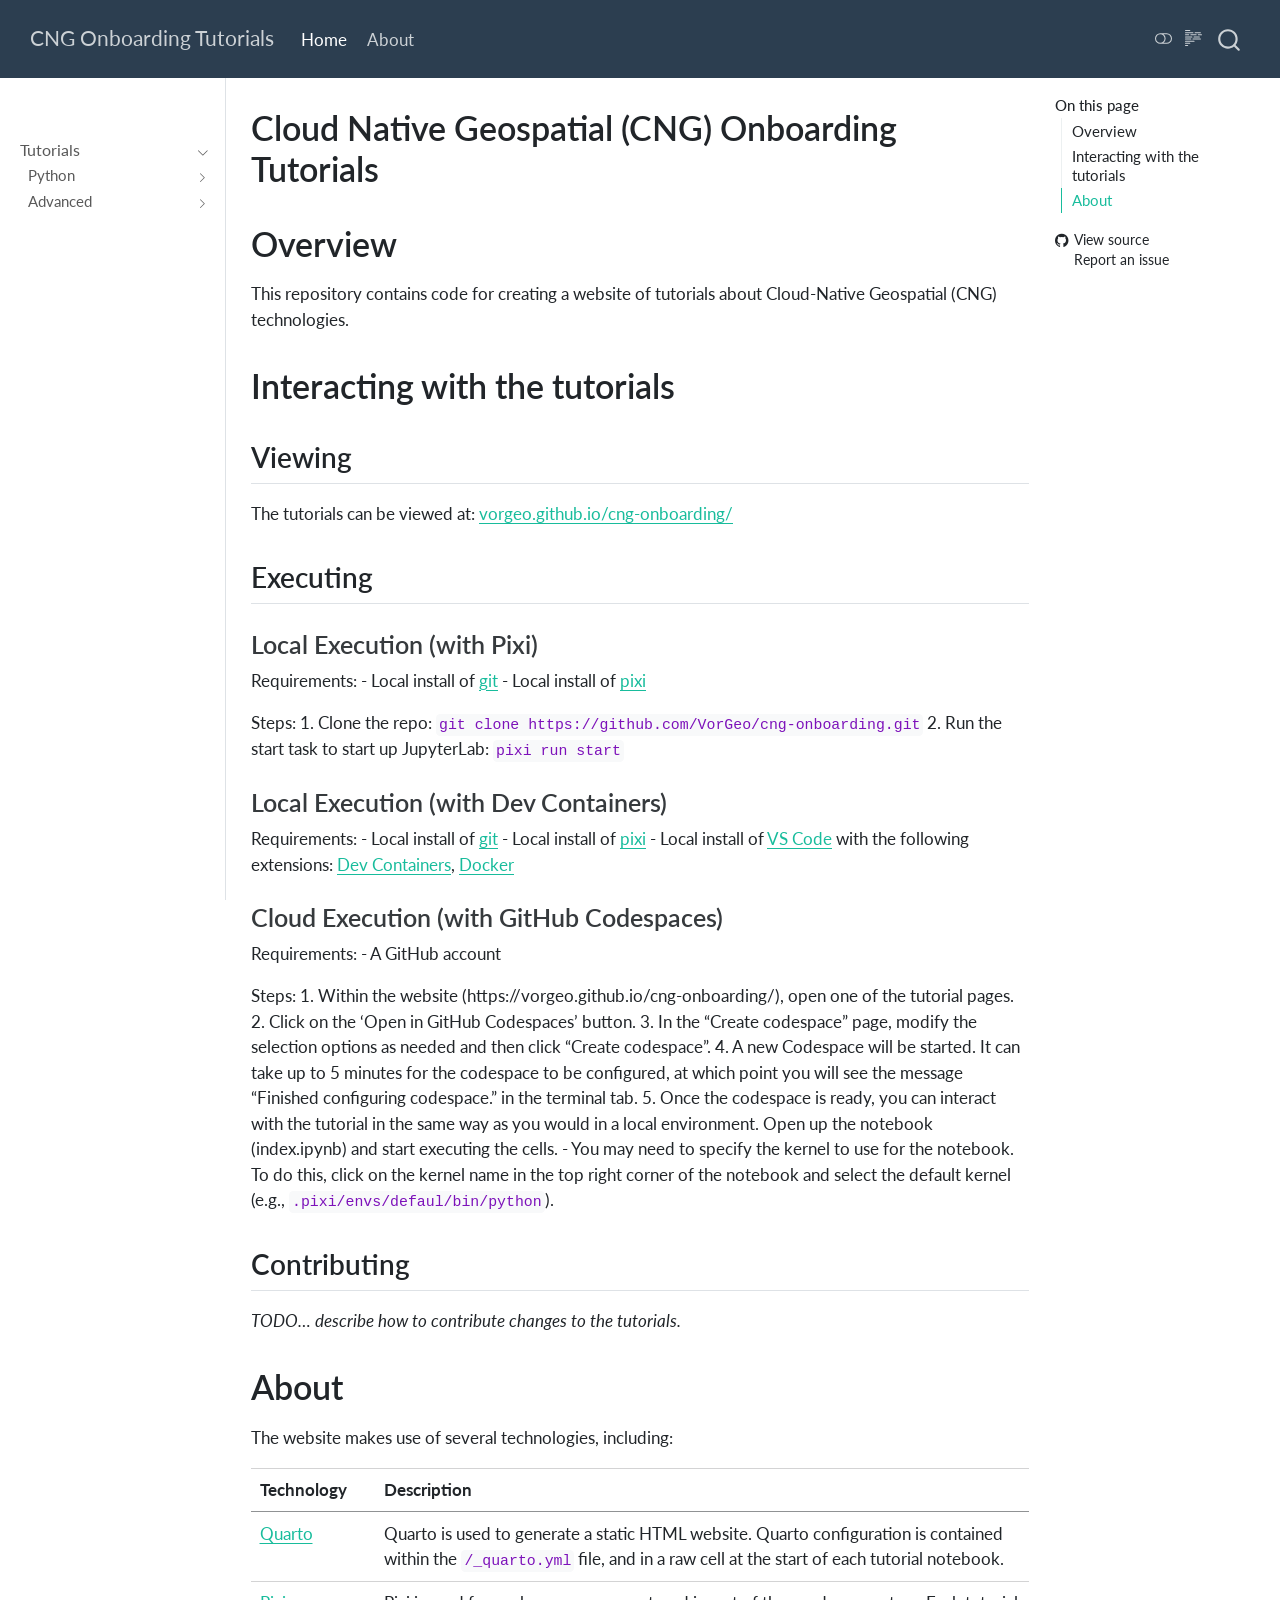
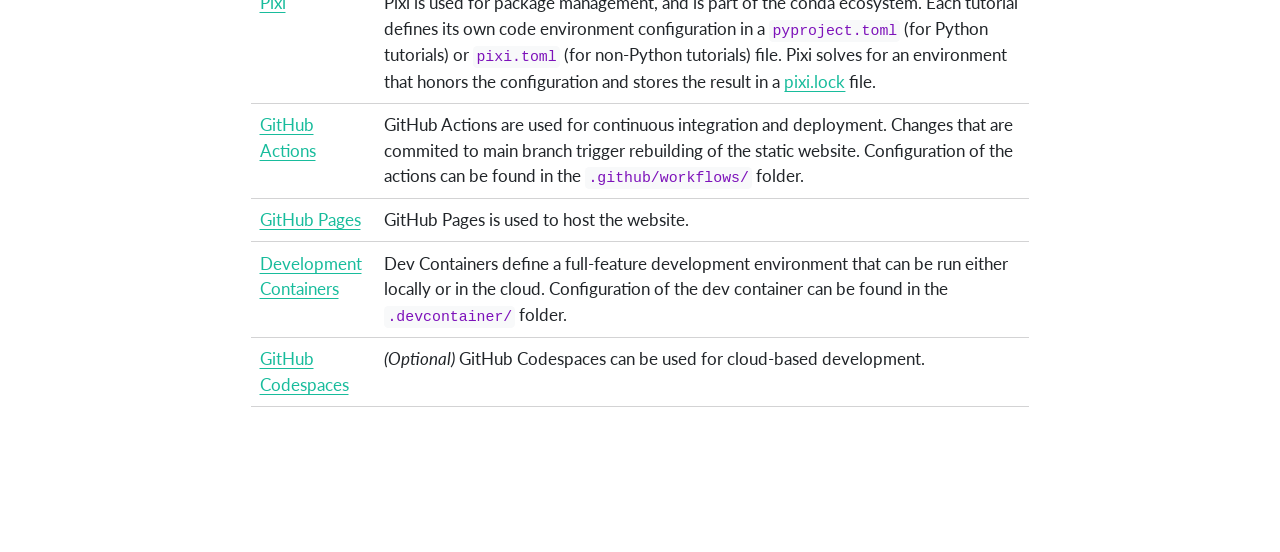
==== commit aef4d363: "Built site for gh-pages" ====
--- a/index.html
+++ b/index.html
@@ -196,12 +196,19 @@
     <h2 id="toc-title">On this page</h2>
    
   <ul>
-  <li><a href="#viewing-the-tutorials" id="toc-viewing-the-tutorials" class="nav-link active" data-scroll-target="#viewing-the-tutorials">Viewing the Tutorials</a></li>
-  <li><a href="#executing-code-in-the-tutorials" id="toc-executing-code-in-the-tutorials" class="nav-link" data-scroll-target="#executing-code-in-the-tutorials">Executing Code in the Tutorials</a>
+  <li><a href="#overview" id="toc-overview" class="nav-link active" data-scroll-target="#overview">Overview</a></li>
+  <li><a href="#interacting-with-the-tutorials" id="toc-interacting-with-the-tutorials" class="nav-link" data-scroll-target="#interacting-with-the-tutorials">Interacting with the tutorials</a>
   <ul class="collapse">
-  <li><a href="#run-locally-with-pixi" id="toc-run-locally-with-pixi" class="nav-link" data-scroll-target="#run-locally-with-pixi">Run locally (with Pixi)</a></li>
+  <li><a href="#viewing" id="toc-viewing" class="nav-link" data-scroll-target="#viewing">Viewing</a></li>
+  <li><a href="#executing" id="toc-executing" class="nav-link" data-scroll-target="#executing">Executing</a>
+  <ul class="collapse">
+  <li><a href="#local-execution-with-pixi" id="toc-local-execution-with-pixi" class="nav-link" data-scroll-target="#local-execution-with-pixi">Local Execution (with Pixi)</a></li>
+  <li><a href="#local-execution-with-dev-containers" id="toc-local-execution-with-dev-containers" class="nav-link" data-scroll-target="#local-execution-with-dev-containers">Local Execution (with Dev Containers)</a></li>
+  <li><a href="#cloud-execution-with-github-codespaces" id="toc-cloud-execution-with-github-codespaces" class="nav-link" data-scroll-target="#cloud-execution-with-github-codespaces">Cloud Execution (with GitHub Codespaces)</a></li>
   </ul></li>
-  <li><a href="#contributing-to-the-tutorials" id="toc-contributing-to-the-tutorials" class="nav-link" data-scroll-target="#contributing-to-the-tutorials">Contributing to the Tutorials</a></li>
+  <li><a href="#contributing" id="toc-contributing" class="nav-link" data-scroll-target="#contributing">Contributing</a></li>
+  </ul></li>
+  <li><a href="#about" id="toc-about" class="nav-link" data-scroll-target="#about">About</a></li>
   </ul>
 <div class="toc-actions"><ul><li><a href="https://github.com/VorGeo/cng-onboarding/blob/main/index.qmd" class="toc-action"><i class="bi bi-github"></i>View source</a></li><li><a href="https://github.com/VorGeo/cng-onboarding/issues/new" class="toc-action"><i class="bi empty"></i>Report an issue</a></li></ul></div></nav>
     </div>
@@ -227,31 +234,75 @@
 </header>
 
 
-<p>This site includes a collection of tutorials that are designed to help you get started with Cloud Native Geospatial (CNG) technologies. The tutorials are Jupyter Notebooks, stored on GitHub</p>
-<section id="viewing-the-tutorials" class="level1">
-<h1>Viewing the Tutorials</h1>
-<p>To view a tutorial, select a page from the left sidebar.</p>
+<section id="overview" class="level1">
+<h1>Overview</h1>
+<p>This repository contains code for creating a website of tutorials about Cloud-Native Geospatial (CNG) technologies.</p>
 </section>
-<section id="executing-code-in-the-tutorials" class="level1">
-<h1>Executing Code in the Tutorials</h1>
-<p>The Jupyter Notebook tutorials can be run locally or in the cloud.</p>
-<section id="run-locally-with-pixi" class="level2">
-<h2 class="anchored" data-anchor-id="run-locally-with-pixi">Run locally (with Pixi)</h2>
-<p>Requirements: git, pixi</p>
-<ol type="1">
-<li>Install Pixi: https://pixi.sh/latest/#installation</li>
-<li>Clone the repo: <code>git clone https://github.com/VorGeo/cng-onboarding.git</code></li>
-<li>Run the start task: <code>pixi run start</code></li>
-</ol>
+<section id="interacting-with-the-tutorials" class="level1">
+<h1>Interacting with the tutorials</h1>
+<section id="viewing" class="level2">
+<h2 class="anchored" data-anchor-id="viewing">Viewing</h2>
+<p>The tutorials can be viewed at: <a href="https://vorgeo.github.io/cng-onboarding/">vorgeo.github.io/cng-onboarding/</a></p>
+</section>
+<section id="executing" class="level2">
+<h2 class="anchored" data-anchor-id="executing">Executing</h2>
+<section id="local-execution-with-pixi" class="level3">
+<h3 class="anchored" data-anchor-id="local-execution-with-pixi">Local Execution (with Pixi)</h3>
+<p>Requirements: - Local install of <a href="https://git-scm.com/">git</a> - Local install of <a href="https://pixi.sh/">pixi</a></p>
+<p>Steps: 1. Clone the repo: <code>git clone https://github.com/VorGeo/cng-onboarding.git</code> 2. Run the start task to start up JupyterLab: <code>pixi run start</code></p>
+</section>
+<section id="local-execution-with-dev-containers" class="level3">
+<h3 class="anchored" data-anchor-id="local-execution-with-dev-containers">Local Execution (with Dev Containers)</h3>
+<p>Requirements: - Local install of <a href="https://git-scm.com/">git</a> - Local install of <a href="https://pixi.sh/">pixi</a> - Local install of <a href="https://code.visualstudio.com/">VS Code</a> with the following extensions: <a href="https://marketplace.visualstudio.com/items?itemName=ms-vscode-remote.remote-containers">Dev Containers</a>, <a href="https://marketplace.visualstudio.com/items?itemName=ms-azuretools.vscode-docker">Docker</a></p>
+</section>
+<section id="cloud-execution-with-github-codespaces" class="level3">
+<h3 class="anchored" data-anchor-id="cloud-execution-with-github-codespaces">Cloud Execution (with GitHub Codespaces)</h3>
+<p>Requirements: - A GitHub account</p>
+<p>Steps: 1. Within the website (https://vorgeo.github.io/cng-onboarding/), open one of the tutorial pages. 2. Click on the ‘Open in GitHub Codespaces’ button. 3. In the “Create codespace” page, modify the selection options as needed and then click “Create codespace”. 4. A new Codespace will be started. It can take up to 5 minutes for the codespace to be configured, at which point you will see the message “Finished configuring codespace.” in the terminal tab. 5. Once the codespace is ready, you can interact with the tutorial in the same way as you would in a local environment. Open up the notebook (index.ipynb) and start executing the cells. - You may need to specify the kernel to use for the notebook. To do this, click on the kernel name in the top right corner of the notebook and select the default kernel (e.g., <code>.pixi/envs/defaul/bin/python</code>).</p>
 </section>
 </section>
-<section id="contributing-to-the-tutorials" class="level1">
-<h1>Contributing to the Tutorials</h1>
-<p>Contributions are welcome! (TODO: describe how to contribute)</p>
-<p>Sources:</p>
-<ul>
-<li><a href="https://stacspec.org/en/tutorials/">STAC Tutorials</a> (<a href="https://github.com/radiantearth/stac-site">GitHub</a>)</li>
-</ul>
+<section id="contributing" class="level2">
+<h2 class="anchored" data-anchor-id="contributing">Contributing</h2>
+<p><em>TODO… describe how to contribute changes to the tutorials.</em></p>
+</section>
+</section>
+<section id="about" class="level1">
+<h1>About</h1>
+<p>The website makes use of several technologies, including:</p>
+<table class="caption-top table">
+<thead>
+<tr class="header">
+<th>Technology</th>
+<th>Description</th>
+</tr>
+</thead>
+<tbody>
+<tr class="odd">
+<td><a href="https://quarto.org/">Quarto</a></td>
+<td>Quarto is used to generate a static HTML website. Quarto configuration is contained within the <code>/_quarto.yml</code> file, and in a raw cell at the start of each tutorial notebook.</td>
+</tr>
+<tr class="even">
+<td><a href="https://pixi.sh/">Pixi</a></td>
+<td>Pixi is used for package management, and is part of the conda ecosystem. Each tutorial defines its own code environment configuration in a <code>pyproject.toml</code> (for Python tutorials) or <code>pixi.toml</code> (for non-Python tutorials) file. Pixi solves for an environment that honors the configuration and stores the result in a <a href="https://pixi.sh/latest/features/lockfile/">pixi.lock</a> file.</td>
+</tr>
+<tr class="odd">
+<td><a href="https://github.com/features/actions">GitHub Actions</a></td>
+<td>GitHub Actions are used for continuous integration and deployment. Changes that are commited to main branch trigger rebuilding of the static website. Configuration of the actions can be found in the <code>.github/workflows/</code> folder.</td>
+</tr>
+<tr class="even">
+<td><a href="https://pages.github.com/">GitHub Pages</a></td>
+<td>GitHub Pages is used to host the website.</td>
+</tr>
+<tr class="odd">
+<td><a href="https://containers.dev/">Development Containers</a></td>
+<td>Dev Containers define a full-feature development environment that can be run either locally or in the cloud. Configuration of the dev container can be found in the <code>.devcontainer/</code> folder.</td>
+</tr>
+<tr class="even">
+<td><a href="https://github.com/features/codespaces">GitHub Codespaces</a></td>
+<td><em>(Optional)</em> GitHub Codespaces can be used for cloud-based development.</td>
+</tr>
+</tbody>
+</table>
 
 
 </section>
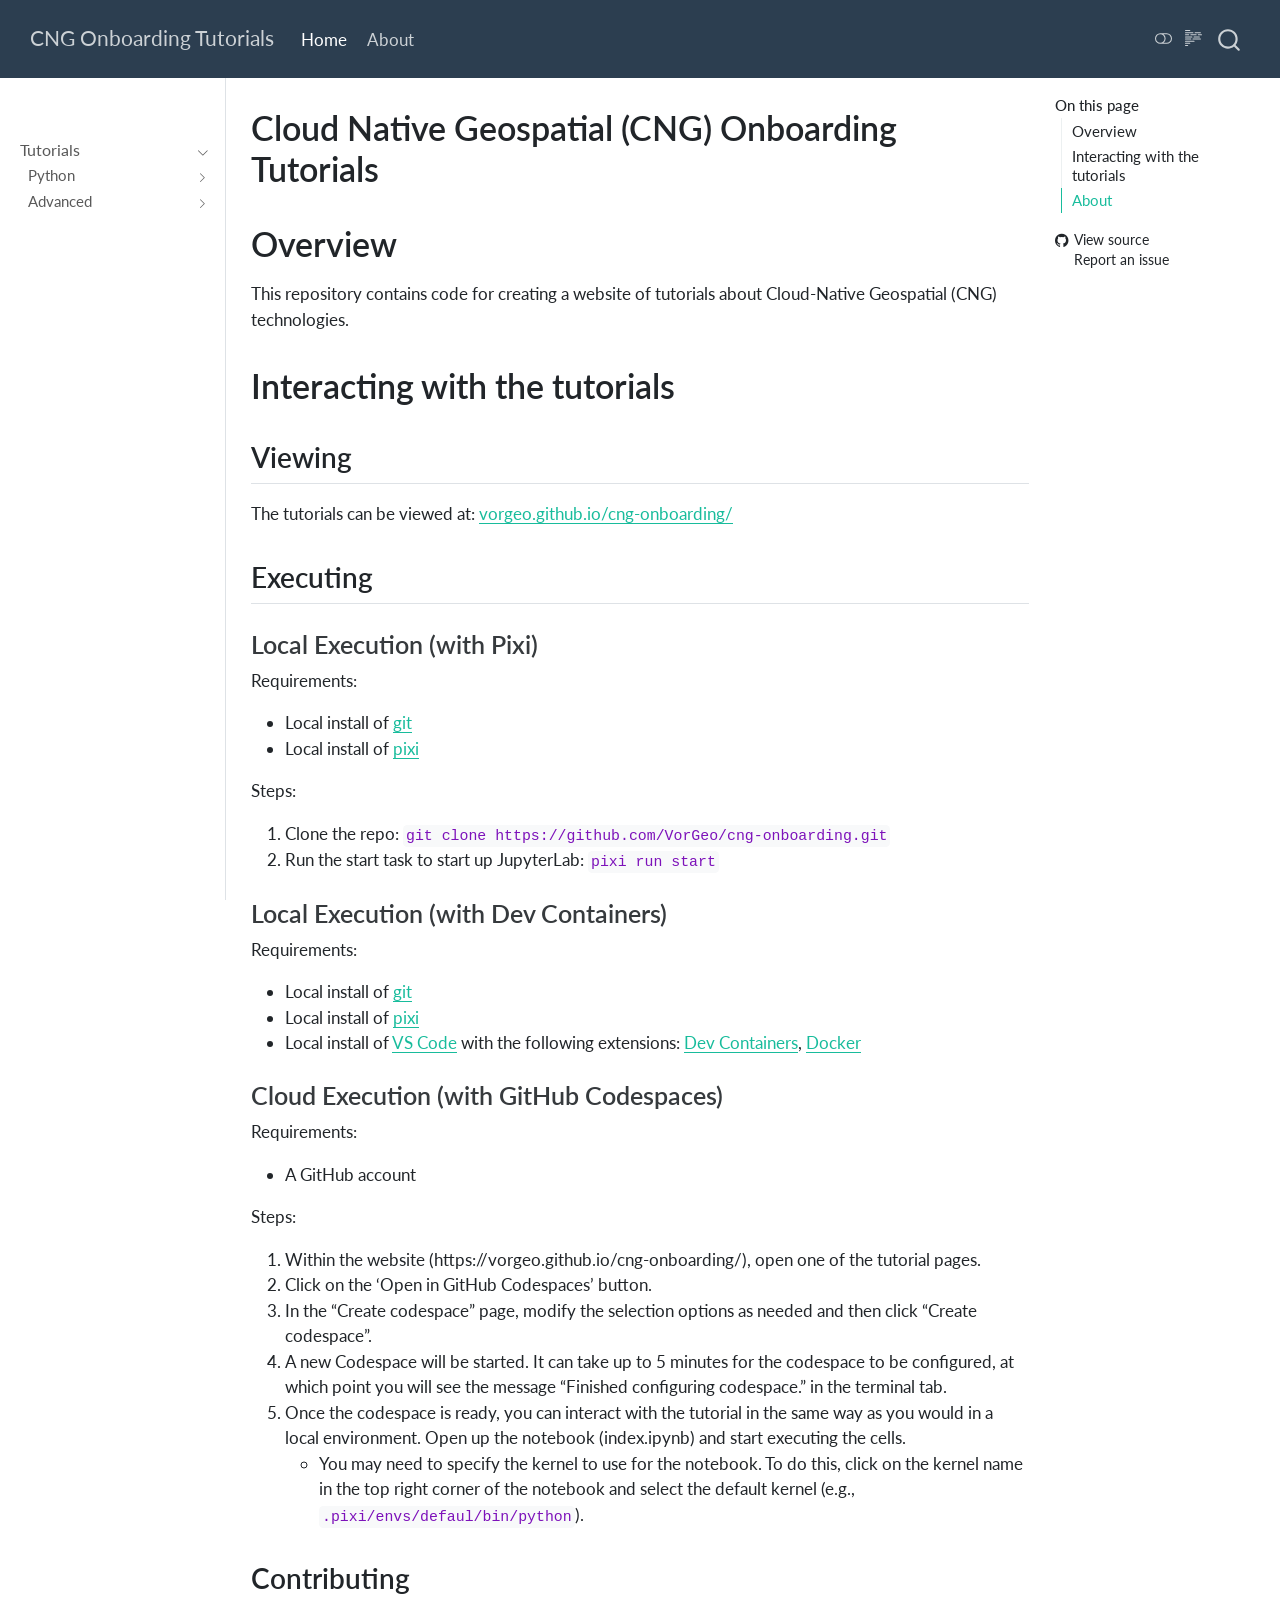
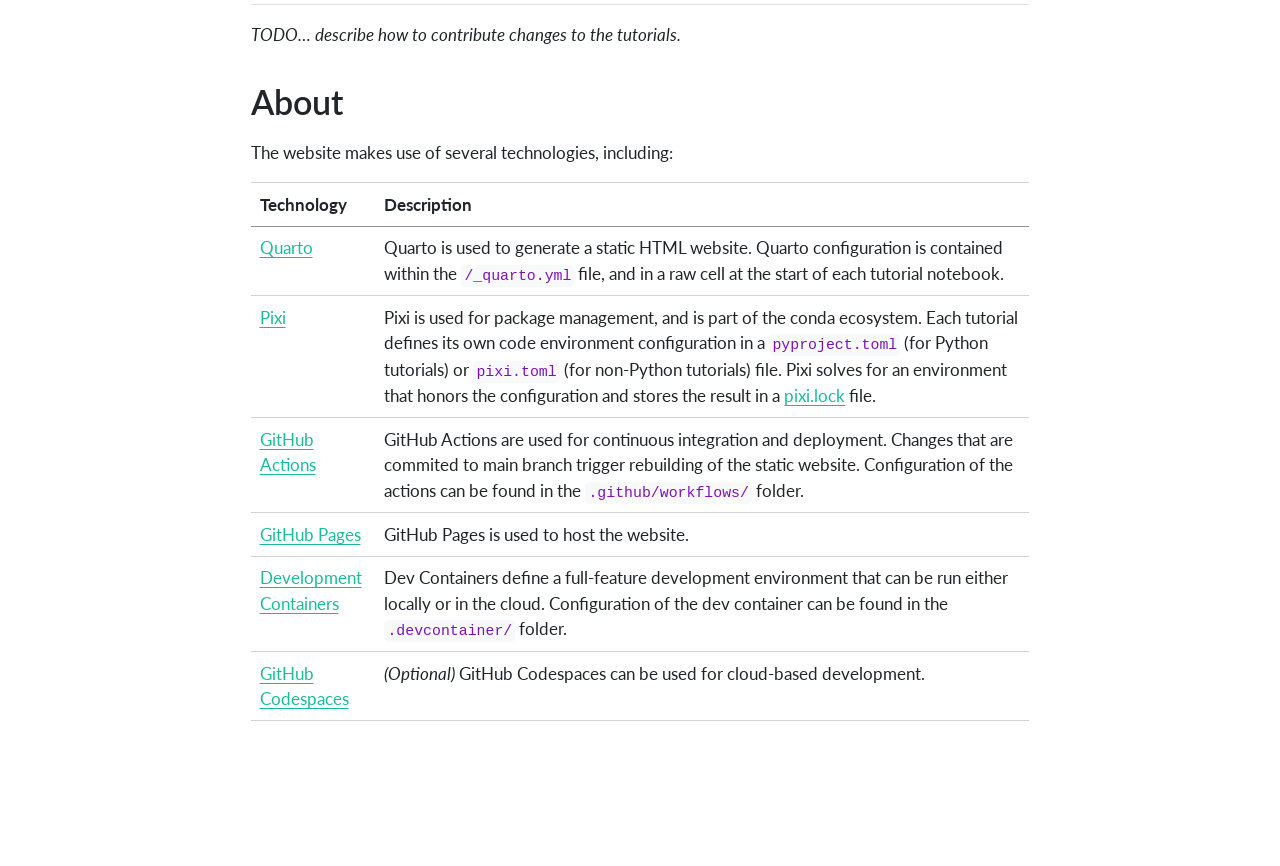
==== commit bcf3dd9c: "Built site for gh-pages" ====
--- a/index.html
+++ b/index.html
@@ -248,17 +248,43 @@
 <h2 class="anchored" data-anchor-id="executing">Executing</h2>
 <section id="local-execution-with-pixi" class="level3">
 <h3 class="anchored" data-anchor-id="local-execution-with-pixi">Local Execution (with Pixi)</h3>
-<p>Requirements: - Local install of <a href="https://git-scm.com/">git</a> - Local install of <a href="https://pixi.sh/">pixi</a></p>
-<p>Steps: 1. Clone the repo: <code>git clone https://github.com/VorGeo/cng-onboarding.git</code> 2. Run the start task to start up JupyterLab: <code>pixi run start</code></p>
+<p>Requirements:</p>
+<ul>
+<li>Local install of <a href="https://git-scm.com/">git</a></li>
+<li>Local install of <a href="https://pixi.sh/">pixi</a></li>
+</ul>
+<p>Steps:</p>
+<ol type="1">
+<li>Clone the repo: <code>git clone https://github.com/VorGeo/cng-onboarding.git</code></li>
+<li>Run the start task to start up JupyterLab: <code>pixi run start</code></li>
+</ol>
 </section>
 <section id="local-execution-with-dev-containers" class="level3">
 <h3 class="anchored" data-anchor-id="local-execution-with-dev-containers">Local Execution (with Dev Containers)</h3>
-<p>Requirements: - Local install of <a href="https://git-scm.com/">git</a> - Local install of <a href="https://pixi.sh/">pixi</a> - Local install of <a href="https://code.visualstudio.com/">VS Code</a> with the following extensions: <a href="https://marketplace.visualstudio.com/items?itemName=ms-vscode-remote.remote-containers">Dev Containers</a>, <a href="https://marketplace.visualstudio.com/items?itemName=ms-azuretools.vscode-docker">Docker</a></p>
+<p>Requirements:</p>
+<ul>
+<li>Local install of <a href="https://git-scm.com/">git</a></li>
+<li>Local install of <a href="https://pixi.sh/">pixi</a></li>
+<li>Local install of <a href="https://code.visualstudio.com/">VS Code</a> with the following extensions: <a href="https://marketplace.visualstudio.com/items?itemName=ms-vscode-remote.remote-containers">Dev Containers</a>, <a href="https://marketplace.visualstudio.com/items?itemName=ms-azuretools.vscode-docker">Docker</a></li>
+</ul>
 </section>
 <section id="cloud-execution-with-github-codespaces" class="level3">
 <h3 class="anchored" data-anchor-id="cloud-execution-with-github-codespaces">Cloud Execution (with GitHub Codespaces)</h3>
-<p>Requirements: - A GitHub account</p>
-<p>Steps: 1. Within the website (https://vorgeo.github.io/cng-onboarding/), open one of the tutorial pages. 2. Click on the ‘Open in GitHub Codespaces’ button. 3. In the “Create codespace” page, modify the selection options as needed and then click “Create codespace”. 4. A new Codespace will be started. It can take up to 5 minutes for the codespace to be configured, at which point you will see the message “Finished configuring codespace.” in the terminal tab. 5. Once the codespace is ready, you can interact with the tutorial in the same way as you would in a local environment. Open up the notebook (index.ipynb) and start executing the cells. - You may need to specify the kernel to use for the notebook. To do this, click on the kernel name in the top right corner of the notebook and select the default kernel (e.g., <code>.pixi/envs/defaul/bin/python</code>).</p>
+<p>Requirements:</p>
+<ul>
+<li>A GitHub account</li>
+</ul>
+<p>Steps:</p>
+<ol type="1">
+<li>Within the website (https://vorgeo.github.io/cng-onboarding/), open one of the tutorial pages.</li>
+<li>Click on the ‘Open in GitHub Codespaces’ button.</li>
+<li>In the “Create codespace” page, modify the selection options as needed and then click “Create codespace”.</li>
+<li>A new Codespace will be started. It can take up to 5 minutes for the codespace to be configured, at which point you will see the message “Finished configuring codespace.” in the terminal tab.</li>
+<li>Once the codespace is ready, you can interact with the tutorial in the same way as you would in a local environment. Open up the notebook (index.ipynb) and start executing the cells.
+<ul>
+<li>You may need to specify the kernel to use for the notebook. To do this, click on the kernel name in the top right corner of the notebook and select the default kernel (e.g., <code>.pixi/envs/defaul/bin/python</code>).</li>
+</ul></li>
+</ol>
 </section>
 </section>
 <section id="contributing" class="level2">
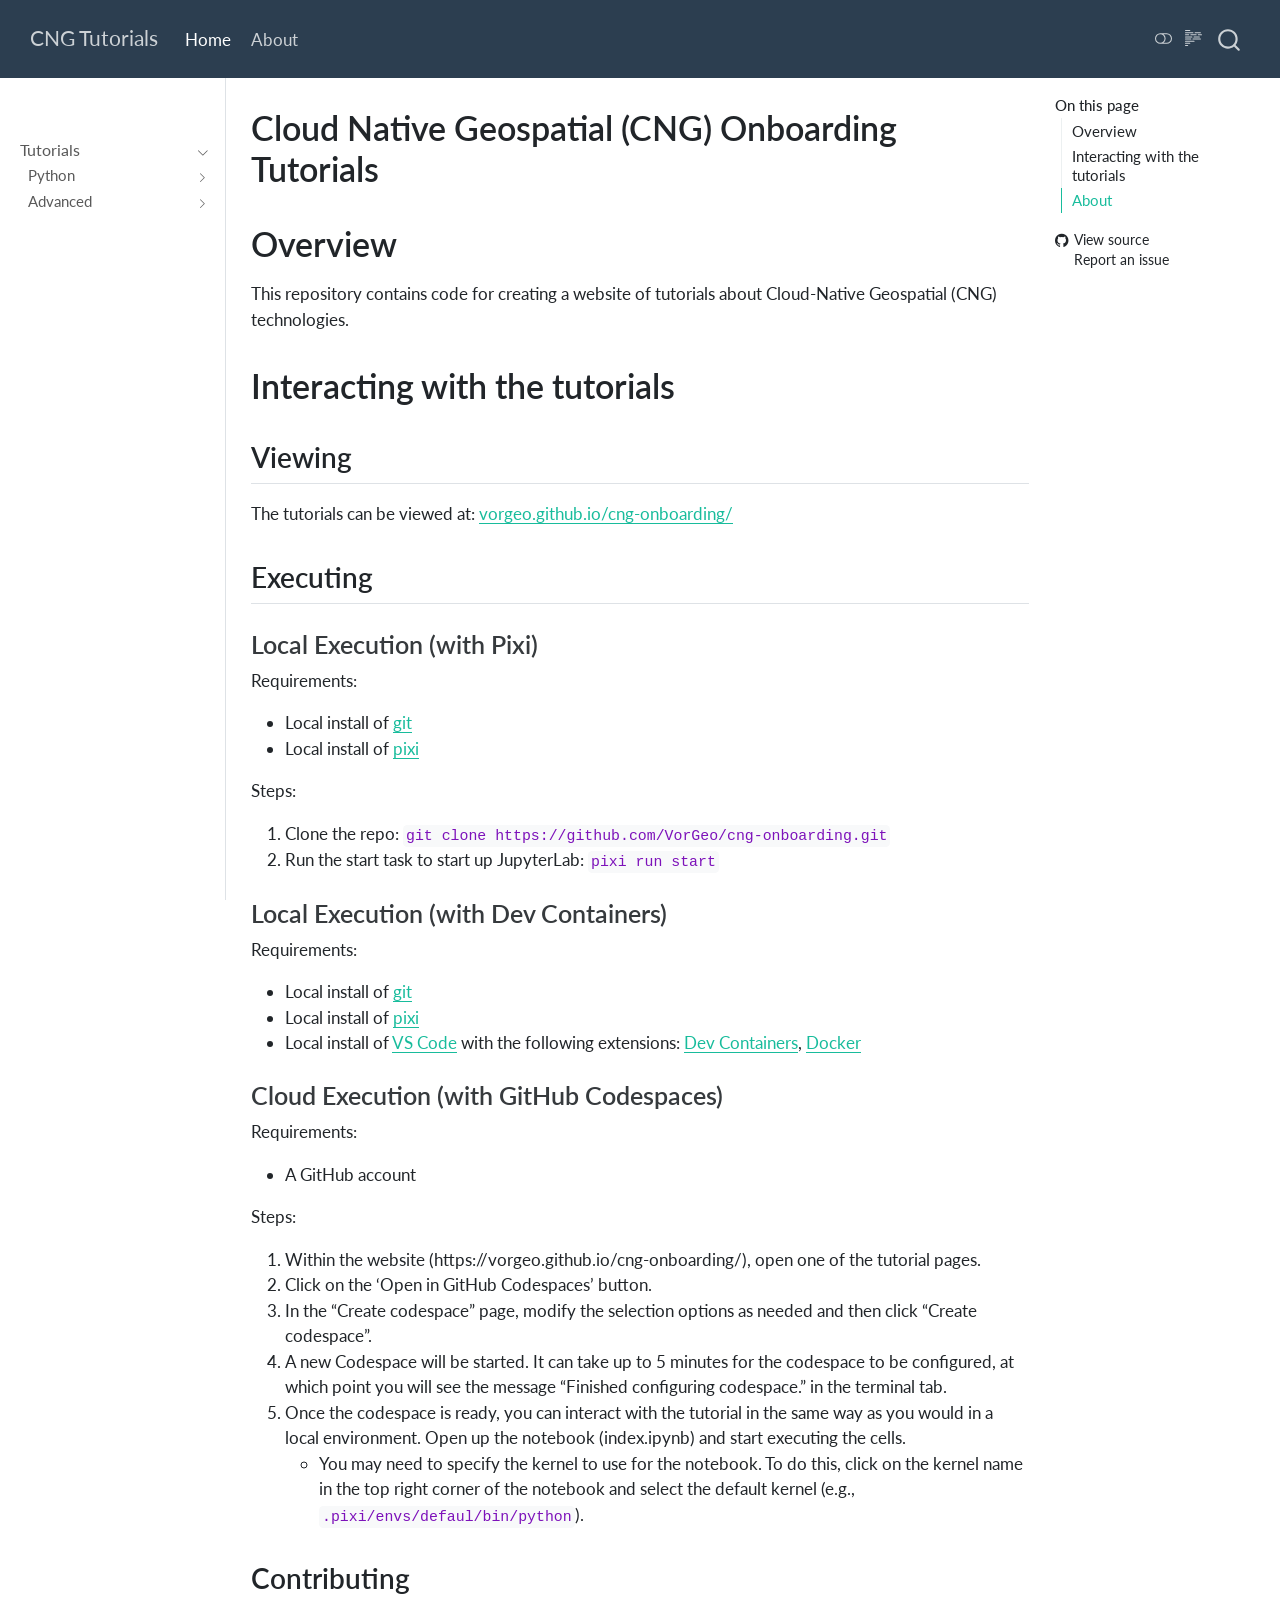
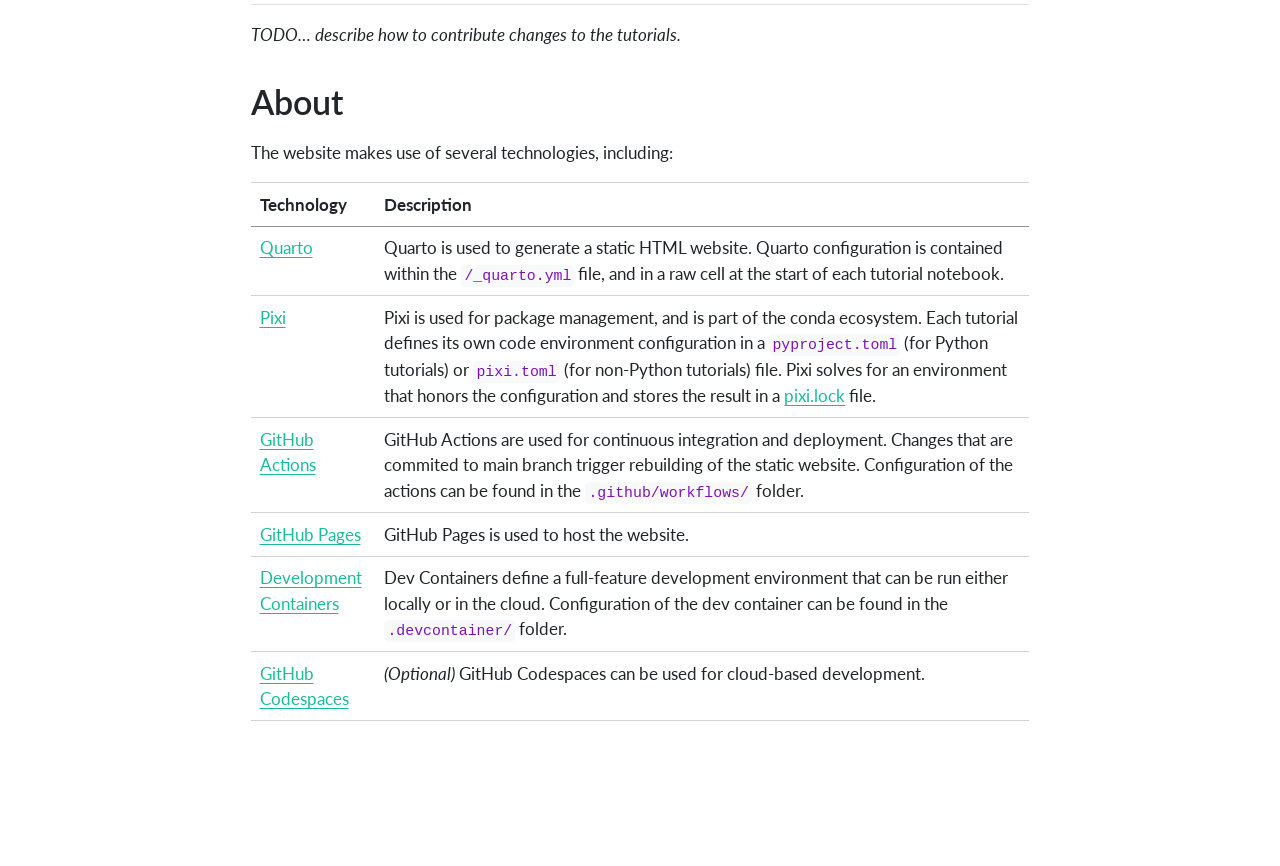
==== commit cc1b7e32: "Built site for gh-pages" ====
--- a/index.html
+++ b/index.html
@@ -7,7 +7,7 @@
 <meta name="viewport" content="width=device-width, initial-scale=1.0, user-scalable=yes">
 
 
-<title>Cloud Native Geospatial (CNG) Onboarding Tutorials – CNG Onboarding Tutorials</title>
+<title>Cloud Native Geospatial (CNG) Onboarding Tutorials – CNG Tutorials</title>
 <style>
 code{white-space: pre-wrap;}
 span.smallcaps{font-variant: small-caps;}
@@ -81,7 +81,7 @@
       <div class="navbar-container container-fluid">
       <div class="navbar-brand-container mx-auto">
     <a class="navbar-brand" href="./index.html">
-    <span class="navbar-title">CNG Onboarding Tutorials</span>
+    <span class="navbar-title">CNG Tutorials</span>
     </a>
   </div>
             <div id="quarto-search" class="" title="Search"></div>
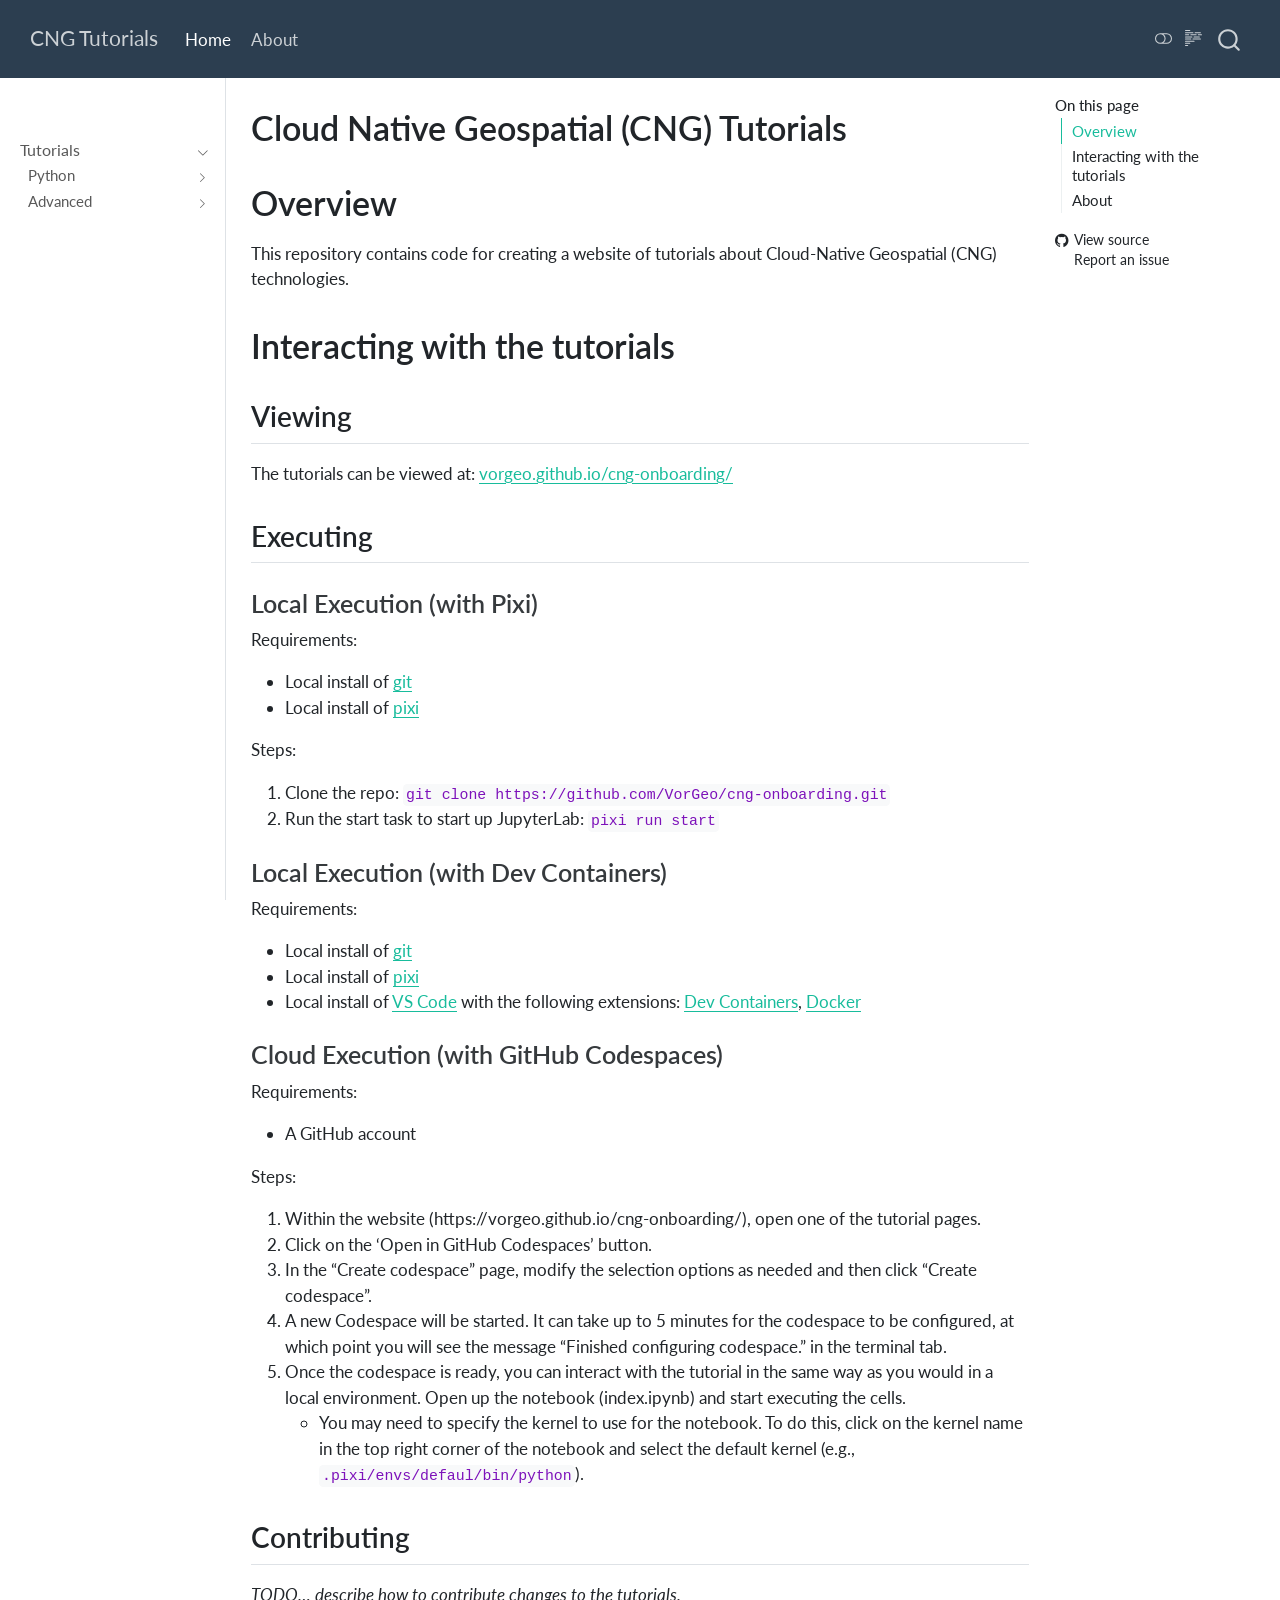
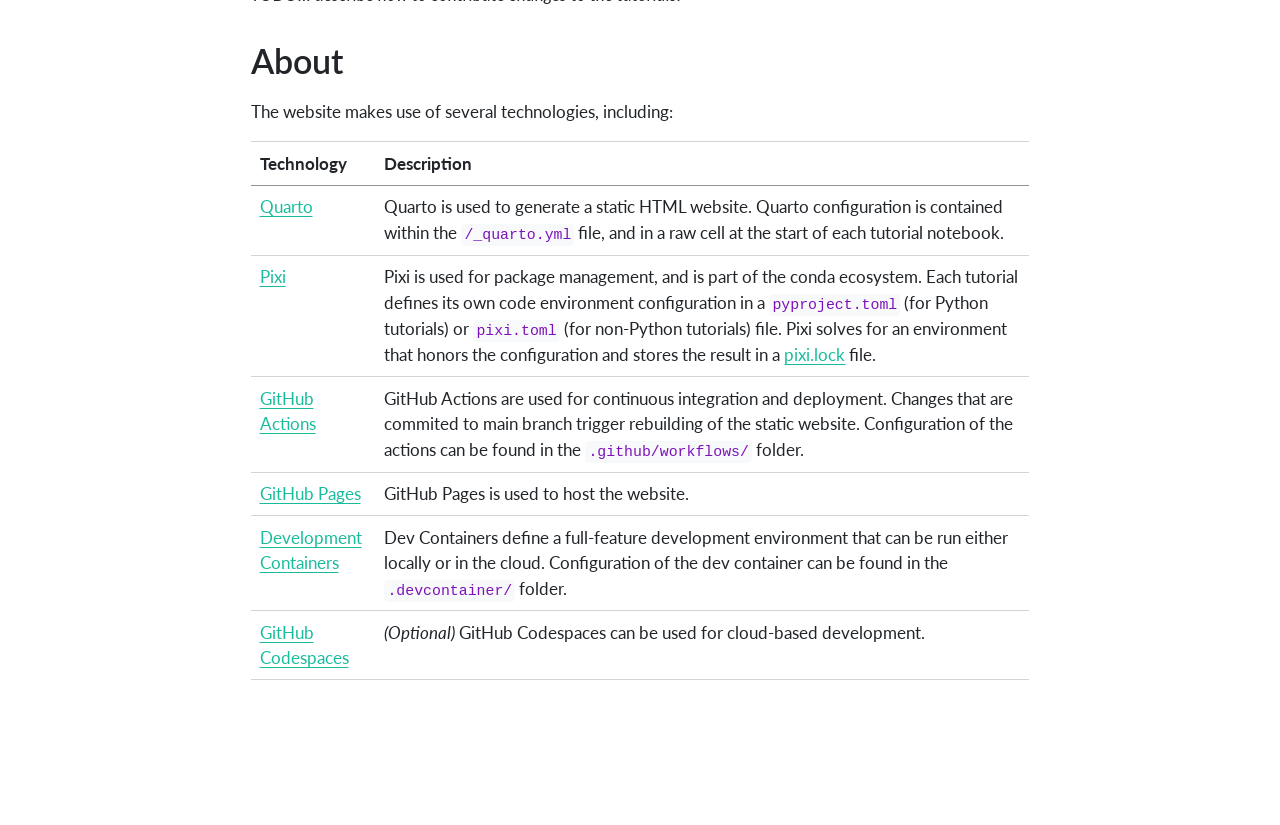
==== commit b662a1f5: "Built site for gh-pages" ====
--- a/index.html
+++ b/index.html
@@ -7,7 +7,7 @@
 <meta name="viewport" content="width=device-width, initial-scale=1.0, user-scalable=yes">
 
 
-<title>Cloud Native Geospatial (CNG) Onboarding Tutorials – CNG Tutorials</title>
+<title>Cloud Native Geospatial (CNG) Tutorials – CNG Tutorials</title>
 <style>
 code{white-space: pre-wrap;}
 span.smallcaps{font-variant: small-caps;}
@@ -115,7 +115,7 @@
       <button type="button" class="quarto-btn-toggle btn" data-bs-toggle="collapse" role="button" data-bs-target=".quarto-sidebar-collapse-item" aria-controls="quarto-sidebar" aria-expanded="false" aria-label="Toggle sidebar navigation" onclick="if (window.quartoToggleHeadroom) { window.quartoToggleHeadroom(); }">
         <i class="bi bi-layout-text-sidebar-reverse"></i>
       </button>
-        <nav class="quarto-page-breadcrumbs" aria-label="breadcrumb"><ol class="breadcrumb"><li class="breadcrumb-item">Cloud Native Geospatial (CNG) Onboarding Tutorials</li></ol></nav>
+        <nav class="quarto-page-breadcrumbs" aria-label="breadcrumb"><ol class="breadcrumb"><li class="breadcrumb-item">Cloud Native Geospatial (CNG) Tutorials</li></ol></nav>
         <a class="flex-grow-1" role="navigation" data-bs-toggle="collapse" data-bs-target=".quarto-sidebar-collapse-item" aria-controls="quarto-sidebar" aria-expanded="false" aria-label="Toggle sidebar navigation" onclick="if (window.quartoToggleHeadroom) { window.quartoToggleHeadroom(); }">      
         </a>
       <button type="button" class="btn quarto-search-button" aria-label="Search" onclick="window.quartoOpenSearch();">
@@ -217,7 +217,7 @@
 
 <header id="title-block-header" class="quarto-title-block default">
 <div class="quarto-title">
-<h1 class="title">Cloud Native Geospatial (CNG) Onboarding Tutorials</h1>
+<h1 class="title">Cloud Native Geospatial (CNG) Tutorials</h1>
 </div>
 
 
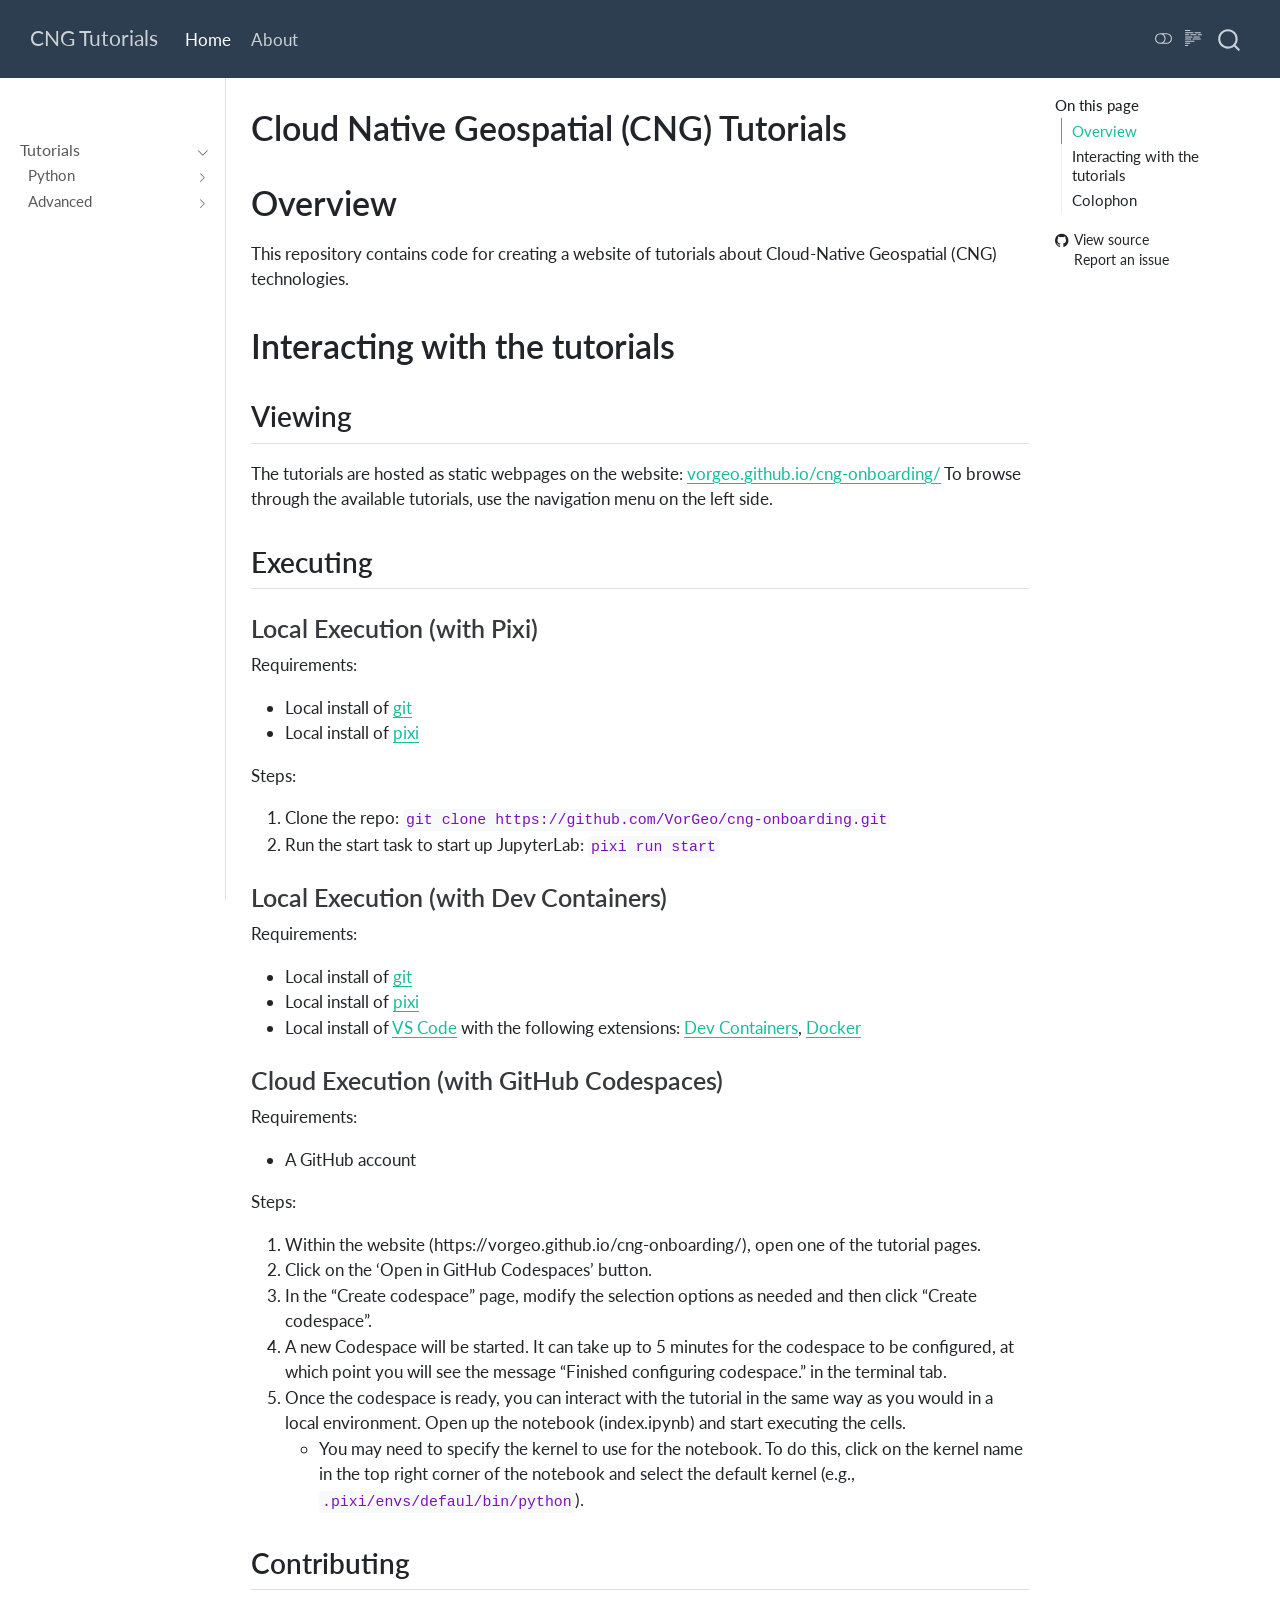
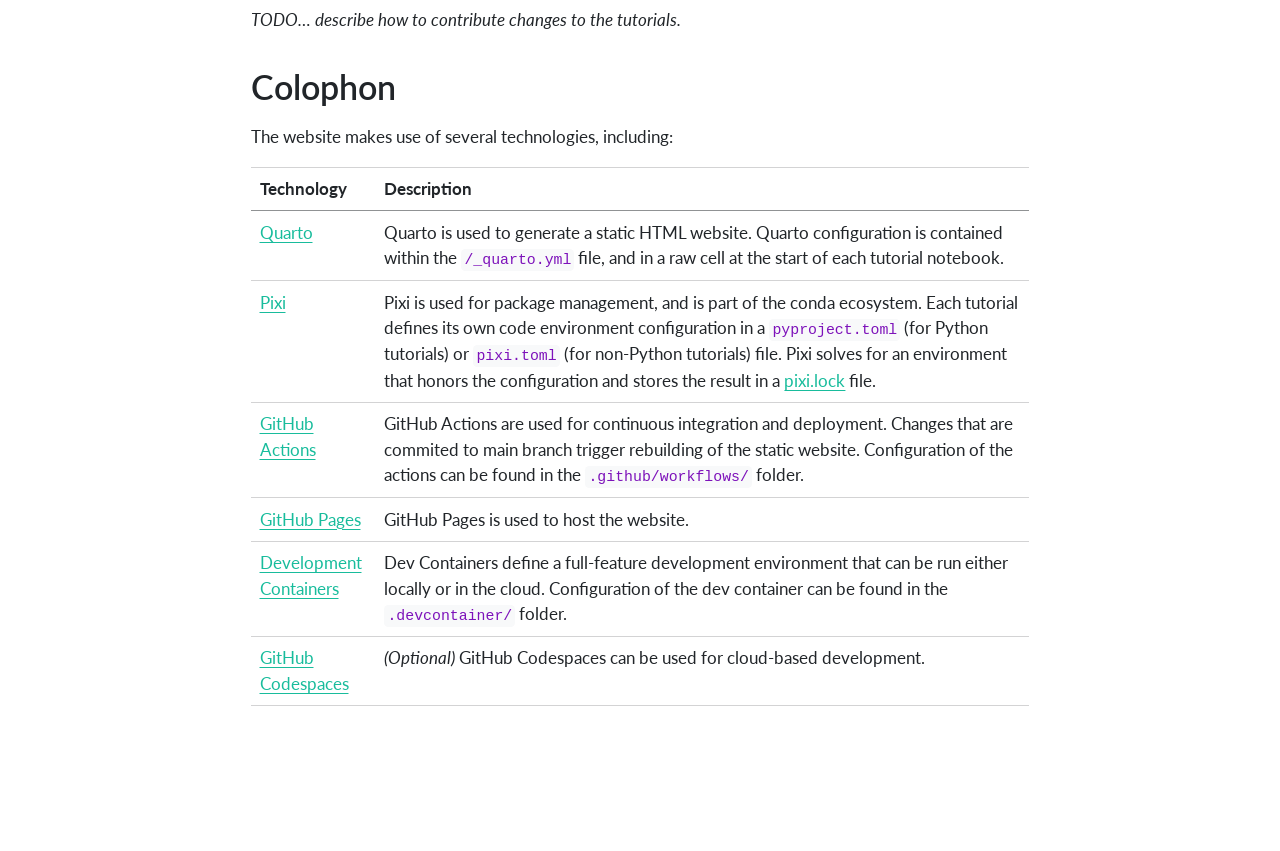
==== commit 8aa3c879: "Built site for gh-pages" ====
--- a/index.html
+++ b/index.html
@@ -208,7 +208,7 @@
   </ul></li>
   <li><a href="#contributing" id="toc-contributing" class="nav-link" data-scroll-target="#contributing">Contributing</a></li>
   </ul></li>
-  <li><a href="#about" id="toc-about" class="nav-link" data-scroll-target="#about">About</a></li>
+  <li><a href="#colophon" id="toc-colophon" class="nav-link" data-scroll-target="#colophon">Colophon</a></li>
   </ul>
 <div class="toc-actions"><ul><li><a href="https://github.com/VorGeo/cng-onboarding/blob/main/index.qmd" class="toc-action"><i class="bi bi-github"></i>View source</a></li><li><a href="https://github.com/VorGeo/cng-onboarding/issues/new" class="toc-action"><i class="bi empty"></i>Report an issue</a></li></ul></div></nav>
     </div>
@@ -242,7 +242,7 @@
 <h1>Interacting with the tutorials</h1>
 <section id="viewing" class="level2">
 <h2 class="anchored" data-anchor-id="viewing">Viewing</h2>
-<p>The tutorials can be viewed at: <a href="https://vorgeo.github.io/cng-onboarding/">vorgeo.github.io/cng-onboarding/</a></p>
+<p>The tutorials are hosted as static webpages on the website: <a href="https://vorgeo.github.io/cng-onboarding/">vorgeo.github.io/cng-onboarding/</a> To browse through the available tutorials, use the navigation menu on the left side.</p>
 </section>
 <section id="executing" class="level2">
 <h2 class="anchored" data-anchor-id="executing">Executing</h2>
@@ -292,8 +292,8 @@
 <p><em>TODO… describe how to contribute changes to the tutorials.</em></p>
 </section>
 </section>
-<section id="about" class="level1">
-<h1>About</h1>
+<section id="colophon" class="level1">
+<h1>Colophon</h1>
 <p>The website makes use of several technologies, including:</p>
 <table class="caption-top table">
 <thead>
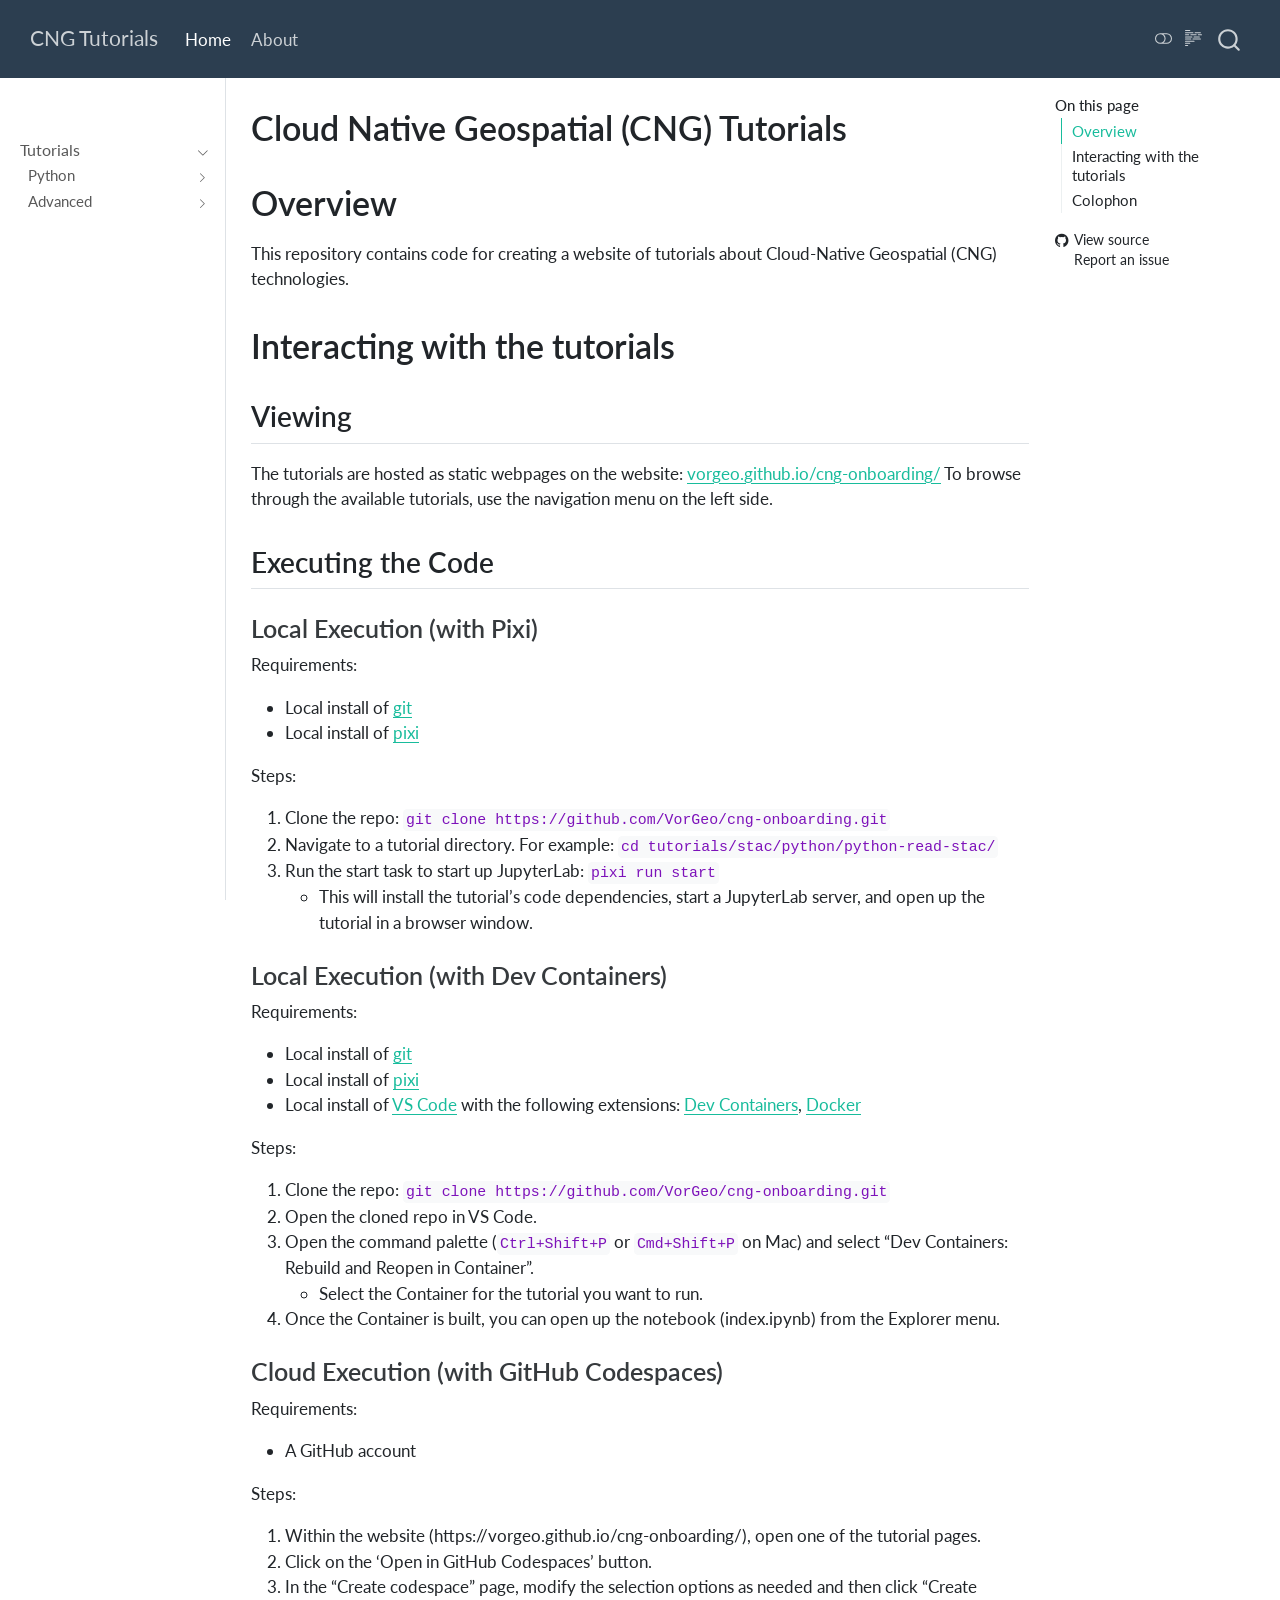
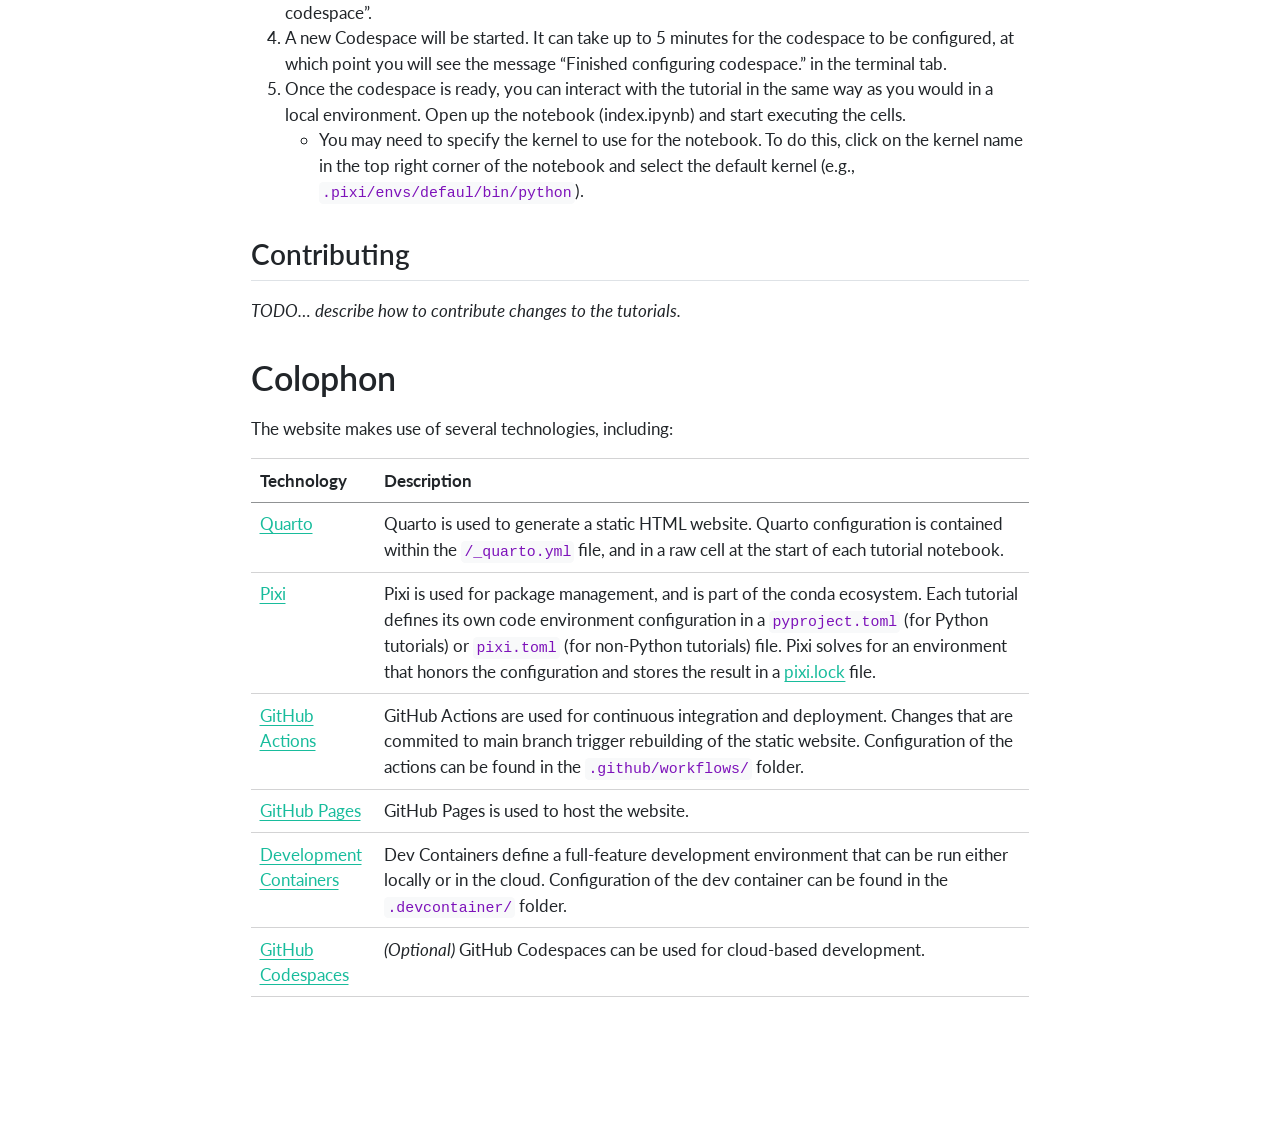
==== commit 1d329fd0: "Built site for gh-pages" ====
--- a/index.html
+++ b/index.html
@@ -200,7 +200,7 @@
   <li><a href="#interacting-with-the-tutorials" id="toc-interacting-with-the-tutorials" class="nav-link" data-scroll-target="#interacting-with-the-tutorials">Interacting with the tutorials</a>
   <ul class="collapse">
   <li><a href="#viewing" id="toc-viewing" class="nav-link" data-scroll-target="#viewing">Viewing</a></li>
-  <li><a href="#executing" id="toc-executing" class="nav-link" data-scroll-target="#executing">Executing</a>
+  <li><a href="#executing-the-code" id="toc-executing-the-code" class="nav-link" data-scroll-target="#executing-the-code">Executing the Code</a>
   <ul class="collapse">
   <li><a href="#local-execution-with-pixi" id="toc-local-execution-with-pixi" class="nav-link" data-scroll-target="#local-execution-with-pixi">Local Execution (with Pixi)</a></li>
   <li><a href="#local-execution-with-dev-containers" id="toc-local-execution-with-dev-containers" class="nav-link" data-scroll-target="#local-execution-with-dev-containers">Local Execution (with Dev Containers)</a></li>
@@ -244,8 +244,8 @@
 <h2 class="anchored" data-anchor-id="viewing">Viewing</h2>
 <p>The tutorials are hosted as static webpages on the website: <a href="https://vorgeo.github.io/cng-onboarding/">vorgeo.github.io/cng-onboarding/</a> To browse through the available tutorials, use the navigation menu on the left side.</p>
 </section>
-<section id="executing" class="level2">
-<h2 class="anchored" data-anchor-id="executing">Executing</h2>
+<section id="executing-the-code" class="level2">
+<h2 class="anchored" data-anchor-id="executing-the-code">Executing the Code</h2>
 <section id="local-execution-with-pixi" class="level3">
 <h3 class="anchored" data-anchor-id="local-execution-with-pixi">Local Execution (with Pixi)</h3>
 <p>Requirements:</p>
@@ -256,7 +256,11 @@
 <p>Steps:</p>
 <ol type="1">
 <li>Clone the repo: <code>git clone https://github.com/VorGeo/cng-onboarding.git</code></li>
-<li>Run the start task to start up JupyterLab: <code>pixi run start</code></li>
+<li>Navigate to a tutorial directory. For example: <code>cd tutorials/stac/python/python-read-stac/</code></li>
+<li>Run the start task to start up JupyterLab: <code>pixi run start</code>
+<ul>
+<li>This will install the tutorial’s code dependencies, start a JupyterLab server, and open up the tutorial in a browser window.</li>
+</ul></li>
 </ol>
 </section>
 <section id="local-execution-with-dev-containers" class="level3">
@@ -267,6 +271,16 @@
 <li>Local install of <a href="https://pixi.sh/">pixi</a></li>
 <li>Local install of <a href="https://code.visualstudio.com/">VS Code</a> with the following extensions: <a href="https://marketplace.visualstudio.com/items?itemName=ms-vscode-remote.remote-containers">Dev Containers</a>, <a href="https://marketplace.visualstudio.com/items?itemName=ms-azuretools.vscode-docker">Docker</a></li>
 </ul>
+<p>Steps:</p>
+<ol type="1">
+<li>Clone the repo: <code>git clone https://github.com/VorGeo/cng-onboarding.git</code></li>
+<li>Open the cloned repo in VS Code.</li>
+<li>Open the command palette (<code>Ctrl+Shift+P</code> or <code>Cmd+Shift+P</code> on Mac) and select “Dev Containers: Rebuild and Reopen in Container”.
+<ul>
+<li>Select the Container for the tutorial you want to run.</li>
+</ul></li>
+<li>Once the Container is built, you can open up the notebook (index.ipynb) from the Explorer menu.</li>
+</ol>
 </section>
 <section id="cloud-execution-with-github-codespaces" class="level3">
 <h3 class="anchored" data-anchor-id="cloud-execution-with-github-codespaces">Cloud Execution (with GitHub Codespaces)</h3>
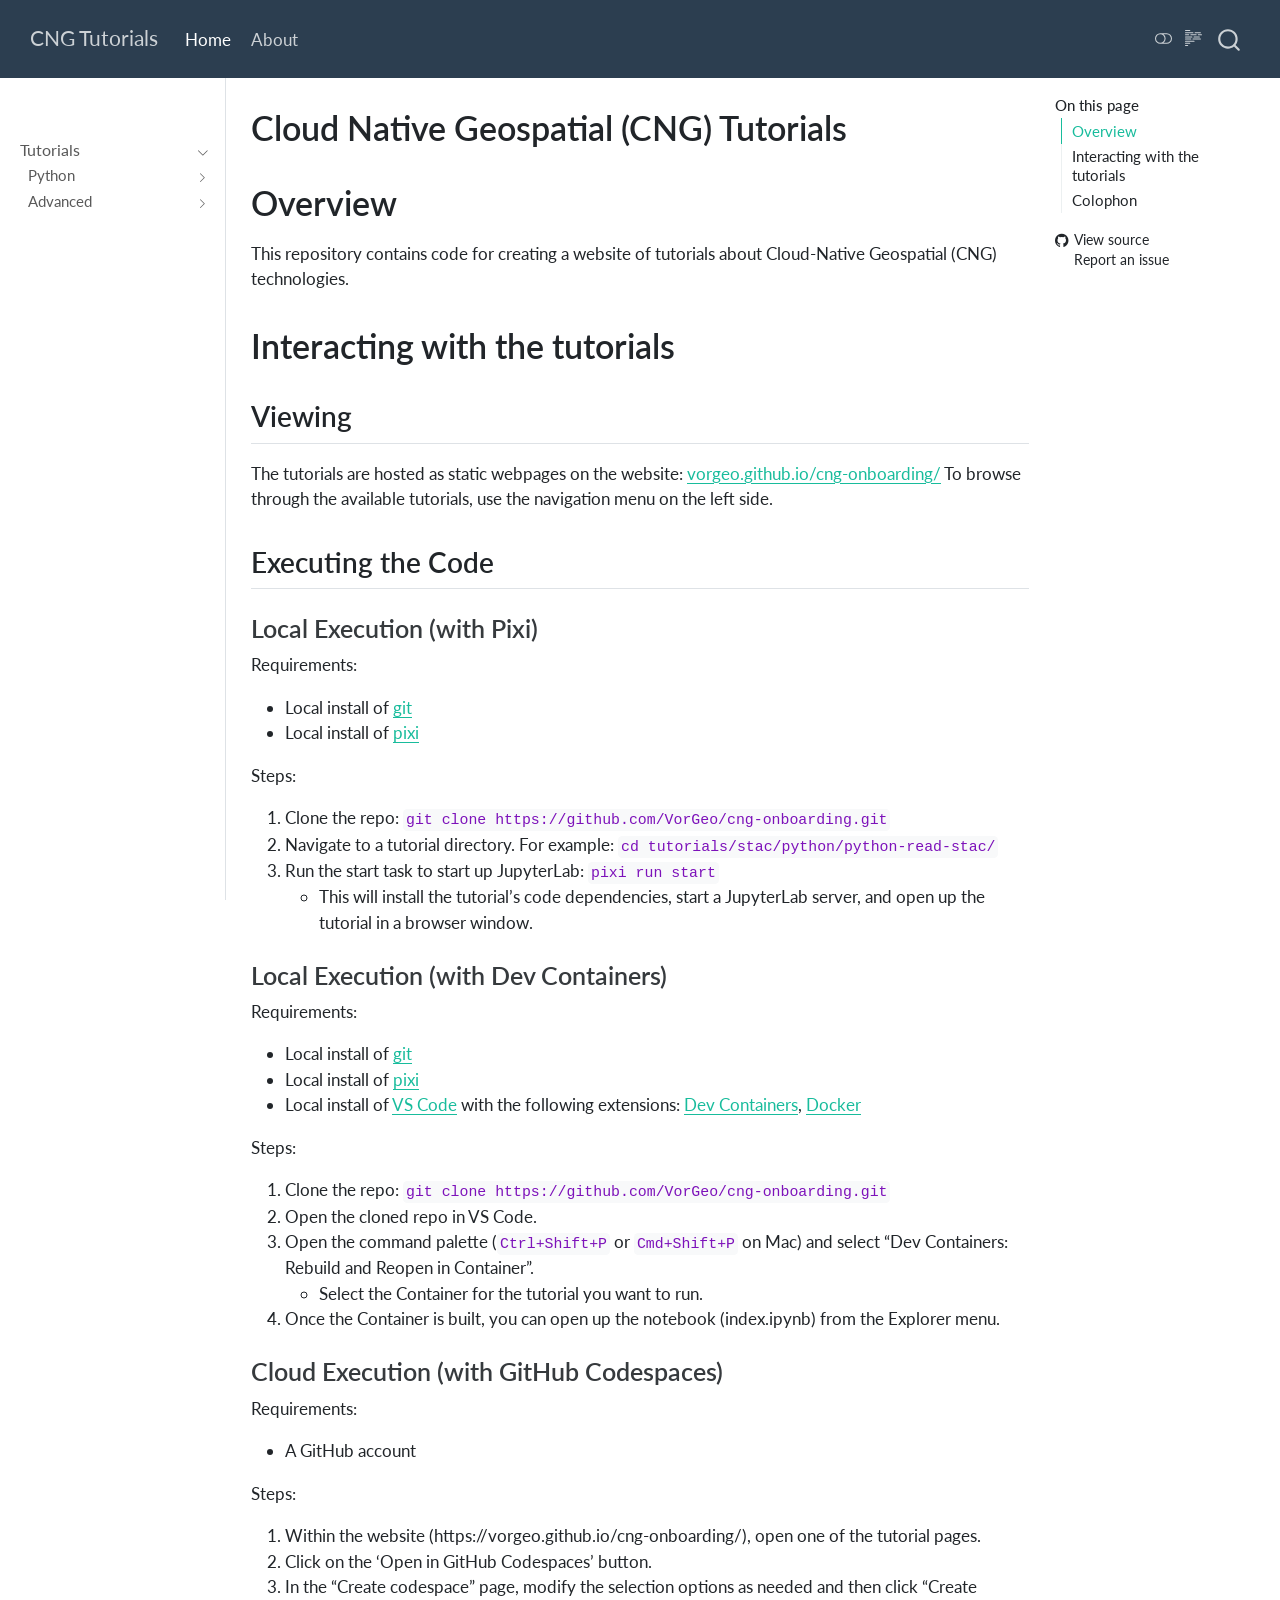
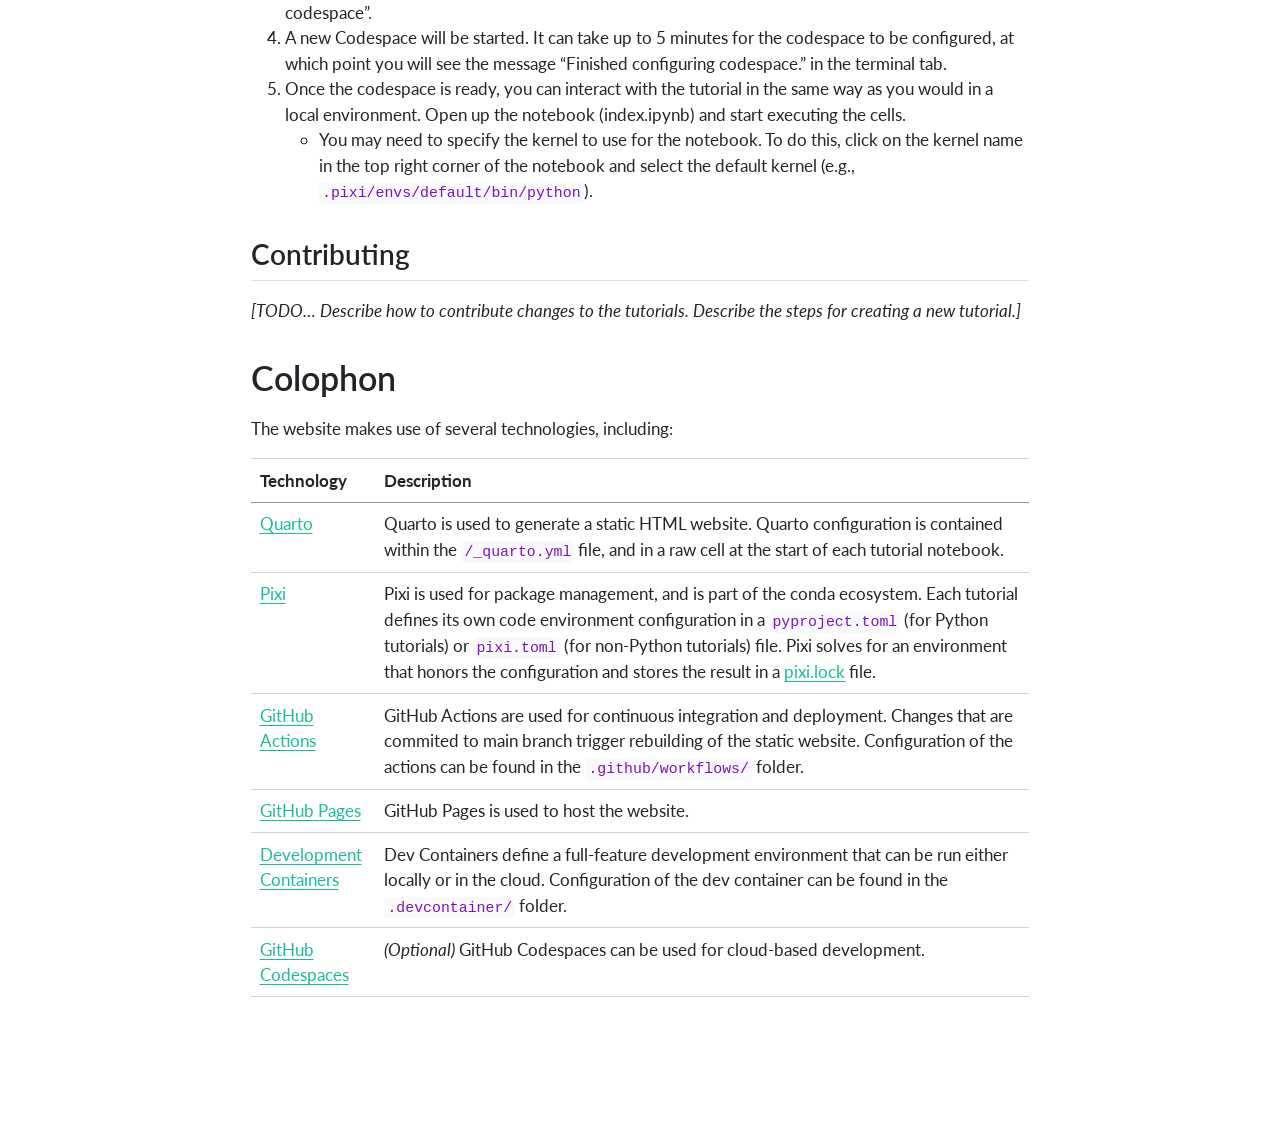
==== commit 3a9e653f: "Built site for gh-pages" ====
--- a/index.html
+++ b/index.html
@@ -296,14 +296,14 @@
 <li>A new Codespace will be started. It can take up to 5 minutes for the codespace to be configured, at which point you will see the message “Finished configuring codespace.” in the terminal tab.</li>
 <li>Once the codespace is ready, you can interact with the tutorial in the same way as you would in a local environment. Open up the notebook (index.ipynb) and start executing the cells.
 <ul>
-<li>You may need to specify the kernel to use for the notebook. To do this, click on the kernel name in the top right corner of the notebook and select the default kernel (e.g., <code>.pixi/envs/defaul/bin/python</code>).</li>
+<li>You may need to specify the kernel to use for the notebook. To do this, click on the kernel name in the top right corner of the notebook and select the default kernel (e.g., <code>.pixi/envs/default/bin/python</code>).</li>
 </ul></li>
 </ol>
 </section>
 </section>
 <section id="contributing" class="level2">
 <h2 class="anchored" data-anchor-id="contributing">Contributing</h2>
-<p><em>TODO… describe how to contribute changes to the tutorials.</em></p>
+<p><em>[TODO… Describe how to contribute changes to the tutorials. Describe the steps for creating a new tutorial.]</em></p>
 </section>
 </section>
 <section id="colophon" class="level1">
